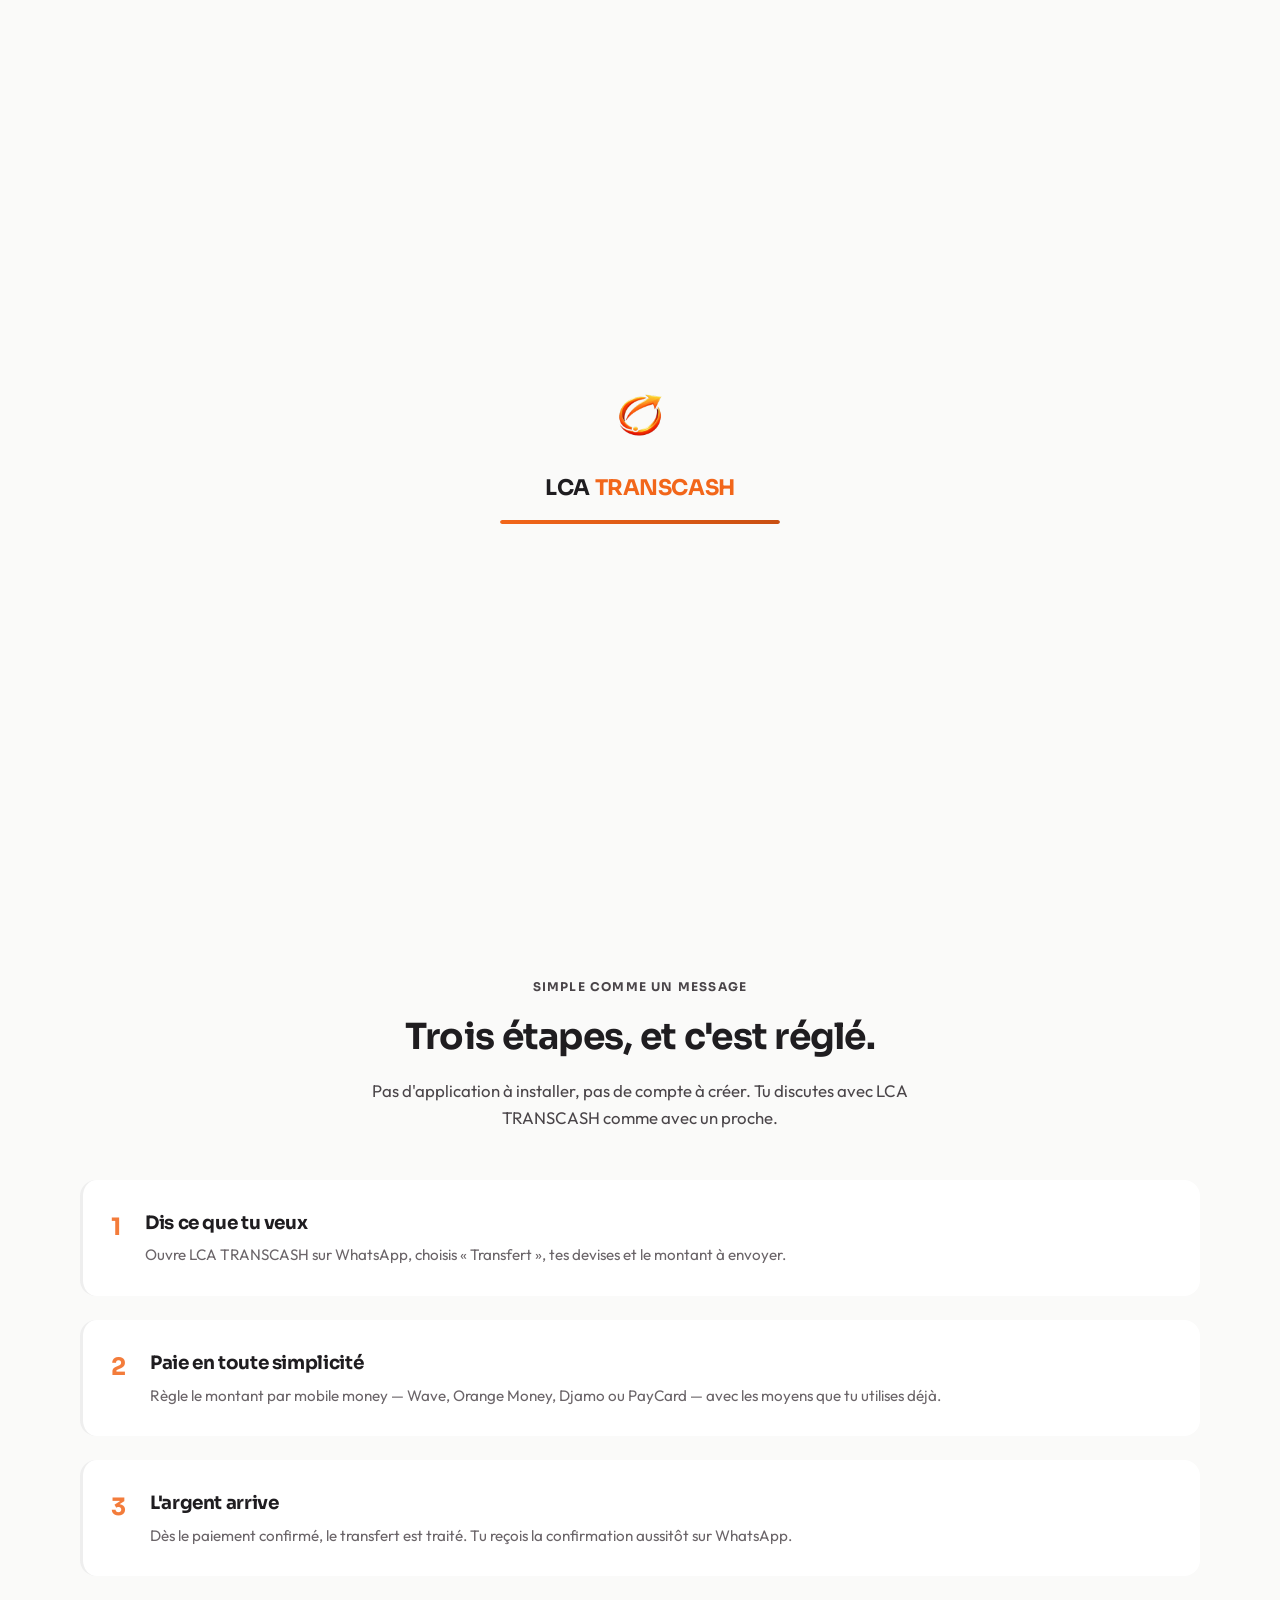
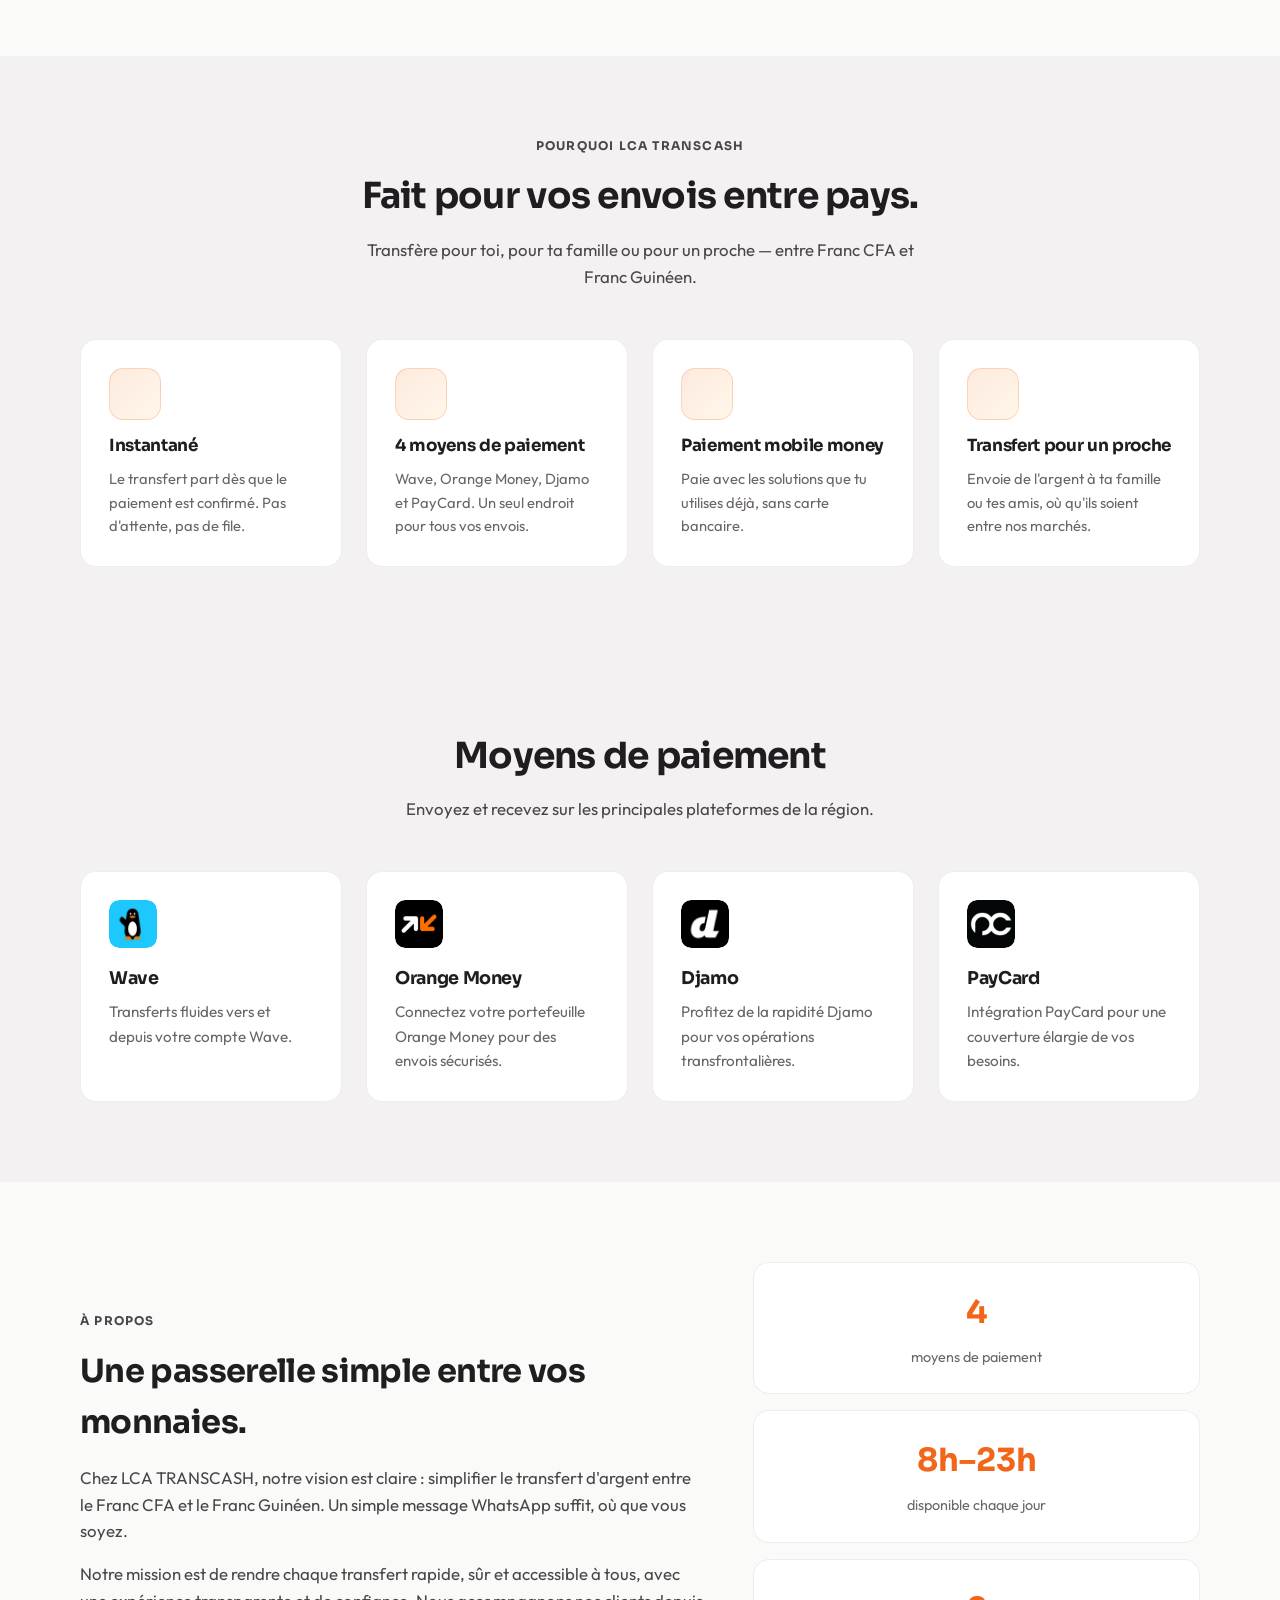
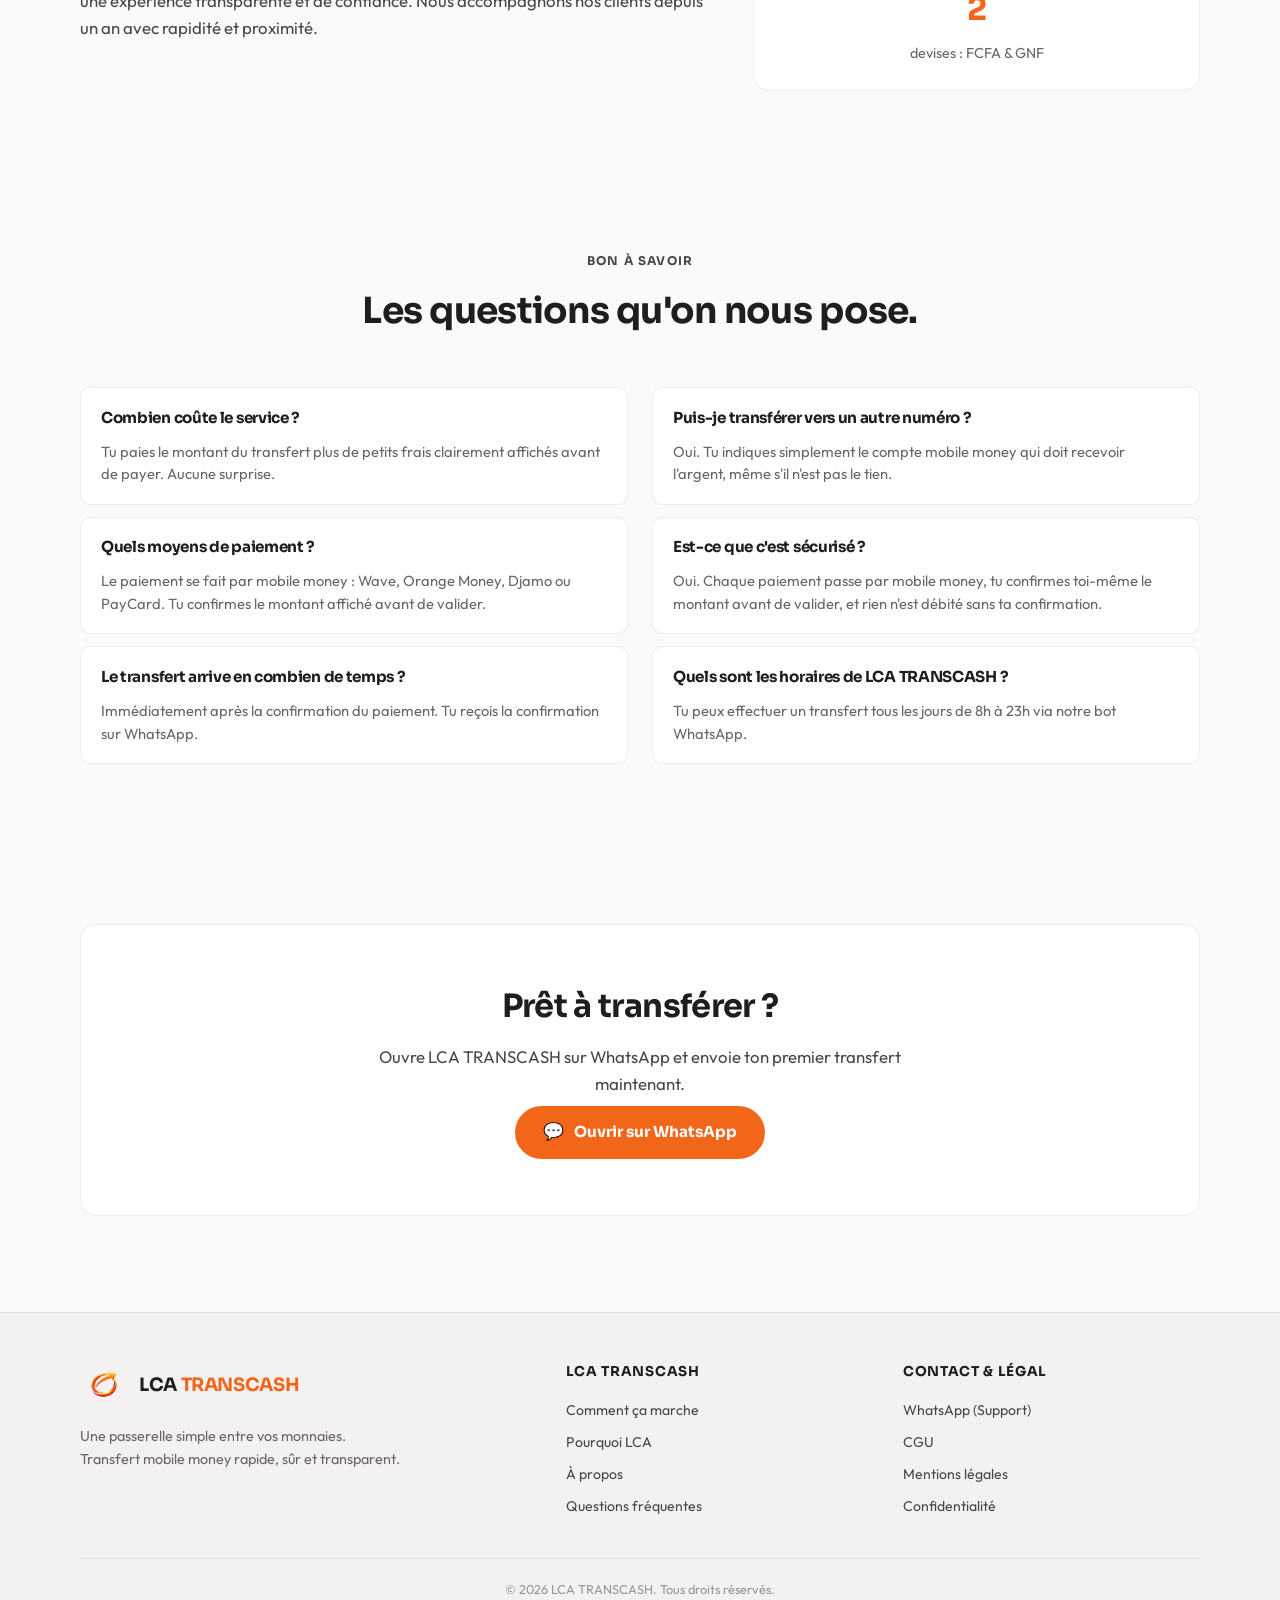
==== index.html @ ace96c56 "dfggg" ====
<!DOCTYPE html>
<html lang="fr">
<head>
  <meta charset="UTF-8">
  <meta name="viewport" content="width=device-width, initial-scale=1.0">
  <meta name="color-scheme" content="light dark">
  <meta name="description" content="LCA TRANSCASH — Transfert d'argent entre Franc CFA et Franc Guinéen via Wave, Orange Money, Djamo et PayCard. Rapide, sûr et transparent sur WhatsApp.">
  <title>LCA TRANSCASH — Transfert mobile money sur WhatsApp</title>
  <link rel="preconnect" href="https://fonts.googleapis.com">
  <link rel="preconnect" href="https://fonts.gstatic.com" crossorigin>
  <link href="https://fonts.googleapis.com/css2?family=Sora:wght@400;600;700;800&family=Outfit:wght@300;400;500;600&display=swap" rel="stylesheet">
  <link rel="stylesheet" href="https://maxst.icons8.com/vue-static/landings/line-awesome/line-awesome/1.3.0/css/line-awesome.min.css">
  <script>
    (function () {
      var mq = window.matchMedia('(prefers-color-scheme: light)');
      function applyTheme() {
        document.documentElement.classList.toggle('theme-light', mq.matches);
      }
      applyTheme();
      mq.addEventListener('change', applyTheme);
    })();
  </script>
  <link rel="stylesheet" href="css/light.css" media="(prefers-color-scheme: light)">
  <link rel="stylesheet" href="css/styles.css" media="not (prefers-color-scheme: light)">
  <link rel="stylesheet" href="css/loader.css">
</head>
<body class="is-loading">
  <div id="page-loader" class="loader" aria-live="polite" aria-busy="true" aria-label="Chargement de LCA TRANSCASH">
    <div class="loader__inner">
      <img src="assets/trans.png" alt="" class="loader__logo" width="80" height="80">
      <p class="loader__name">LCA <span class="loader__accent">TRANSCASH</span></p>
      <div class="loader__bar" role="progressbar" aria-valuemin="0" aria-valuemax="100" aria-valuenow="0">
        <span class="loader__bar-fill"></span>
      </div>
    </div>
  </div>

  <div class="bg-shapes" aria-hidden="true">
    <span class="shape shape--1"></span>
    <span class="shape shape--2"></span>
  </div>

  <header class="header">
    <div class="container header__inner">
      <a href="#" class="logo" aria-label="LCA TRANSCASH — Accueil">
        <img src="assets/trans.png" alt="" class="logo__mark" width="56" height="56">
        <span class="logo__text">LCA <span class="logo__accent">TRANSCASH</span></span>
      </a>
      <button class="nav-toggle" aria-label="Ouvrir le menu" aria-expanded="false">
        <span></span><span></span><span></span>
      </button>
      <nav class="nav" aria-label="Navigation principale">
        <div class="nav__links">
          <a href="#comment">Comment ça marche</a>
          <a href="#pourquoi">Pourquoi LCA</a>
          <a href="#apropos">À propos</a>
          <a href="#faq">Questions</a>
        </div>
        <a href="#pret-a-transferer" class="nav__cta">Transférer maintenant</a>
      </nav>
    </div>
  </header>

  <main>
    <section class="hero">
      <div class="container hero__grid">
        <div class="hero__content">
          <p class="badge">Disponible sur WhatsApp · 8h–23h</p>
          <h1>Transférez entre FCFA et GNF en quelques messages, <span class="gradient-text">sans quitter la discussion.</span></h1>
          <p class="hero__lead">
            LCA TRANSCASH envoie de l'argent entre le Franc CFA et le Franc Guinéen via Wave, Orange Money, Djamo et PayCard.
            Tu choisis, tu paies par mobile money, c'est livré aussitôt.
          </p>
          <div class="hero__actions">
            <a
              href="https://wa.me/2250715877715?text=Bonjour%20LCA"
              class="btn btn--primary"
              data-wa-bot
              target="_blank"
              rel="noopener noreferrer"
            >
              <span class="btn__icon btn__icon--emoji" aria-hidden="true">💬</span>
              Ouvrir sur WhatsApp
            </a>
            <a href="#comment" class="btn btn--ghost">Voir comment ça marche</a>
          </div>
          <div class="networks">
            <span class="networks__label">Tous les moyens de paiement :</span>
            <div class="networks__list">
              <span class="network-pill">
                <img src="assets/wave1.jpg" alt="" width="20" height="20"> Wave
              </span>
              <span class="network-pill">
                <img src="assets/OM-logo.png" alt="" width="20" height="20"> Orange Money
              </span>
              <span class="network-pill">
                <img src="assets/djamo-logo.jpg" alt="" width="20" height="20"> Djamo
              </span>
              <span class="network-pill">
                <img src="assets/paycard.jpg" alt="" width="20" height="20"> PayCard
              </span>
            </div>
          </div>
        </div>

        <div class="hero__visual" aria-hidden="true">
          <div class="wa-phone" aria-hidden="true">
            <div class="wa-phone__halo" aria-hidden="true"></div>
            <div class="wa-phone__device">
              <span class="wa-phone__btn wa-phone__btn--silent" aria-hidden="true"></span>
              <span class="wa-phone__btn wa-phone__btn--vol-up" aria-hidden="true"></span>
              <span class="wa-phone__btn wa-phone__btn--vol-down" aria-hidden="true"></span>
              <span class="wa-phone__btn wa-phone__btn--power" aria-hidden="true"></span>

              <div class="wa-phone__screen">
                <div class="wa-top">
                  <div class="wa-status-bar">
                    <span class="wa-status-bar__time">09:41</span>
                    <span class="wa-status-bar__island"></span>
                    <span class="wa-status-bar__icons">
                      <svg class="wa-status-bar__signal" viewBox="0 0 15 11" aria-hidden="true">
                        <rect x="0.5" y="7.5" width="2" height="3.5" rx="0.4" fill="currentColor"/>
                        <rect x="4" y="5" width="2" height="6" rx="0.4" fill="currentColor"/>
                        <rect x="7.5" y="2.8" width="2" height="8.2" rx="0.4" fill="currentColor"/>
                        <rect x="11" y="1" width="2" height="10" rx="0.4" fill="currentColor"/>
                      </svg>
                      <svg class="wa-status-bar__wifi" viewBox="0 0 15 11" aria-hidden="true">
                        <path fill="currentColor" d="M7.5 2.9c-2.7 0-5.2 1-7 2.7l.95.95c1.6-1.5 3.7-2.3 6.05-2.3s4.45.8 6.05 2.3l.95-.95c-1.8-1.7-4.3-2.7-7-2.7z"/>
                        <path fill="currentColor" d="M7.5 5.6c-1.7 0-3.2.65-4.3 1.75l.95.95c.95-.95 2.15-1.4 3.35-1.4s2.4.45 3.35 1.4l.95-.95c-1.1-1.1-2.6-1.75-4.3-1.75z"/>
                        <path fill="currentColor" d="M7.5 8c-.85 0-1.6.35-2.15.85l1.05 1.05c.28-.28.65-.45 1.1-.45s.82.17 1.1.45l1.05-1.05c-.55-.5-1.3-.85-2.15-.85z"/>
                        <circle cx="7.5" cy="10.1" r="0.85" fill="currentColor"/>
                      </svg>
                      <svg class="wa-status-bar__battery" viewBox="0 0 28 13" aria-hidden="true"><rect x="1" y="1" width="22" height="11" rx="2.5" fill="none" stroke="currentColor" stroke-width="1.2"/><rect x="24" y="4" width="2.5" height="5" rx="1" fill="currentColor" opacity="0.45"/><rect x="2.5" y="2.5" width="16" height="8" rx="1.5" fill="currentColor"/></svg>
                    </span>
                  </div>

                  <header class="wa-chat__header">
                    <span class="wa-chat__back" aria-hidden="true">
                      <svg viewBox="0 0 24 24" width="22" height="22" fill="currentColor"><path d="M15.41 7.41 14 6l-6 6 6 6 1.41-1.41L10.83 12z"/></svg>
                    </span>
                    <div class="wa-chat__avatar-wrap">
                      <img src="assets/trans.png" alt="" class="wa-chat__avatar" width="36" height="36">
                    </div>
                    <div class="wa-chat__info">
                      <strong>LCA TRANSCASH</strong>
                      <span class="wa-chat__status">compte professionnel · 8h–23h</span>
                    </div>
                    <div class="wa-chat__actions" aria-hidden="true">
                      <svg viewBox="0 0 24 24" width="20" height="20" fill="currentColor"><path d="M15.5 14h-.79l-.28-.27a6.47 6.47 0 0 0 1.48-5.34 6.49 6.49 0 1 0-6.49 6.49 6.47 6.47 0 0 0 5.34-1.48l.27.28v.79l4.25 4.25a1 1 0 0 0 1.42-1.42L15.5 14zm-6 0a4.5 4.5 0 1 1 0-9 4.5 4.5 0 0 1 0 9z"/></svg>
                      <svg viewBox="0 0 24 24" width="20" height="20" fill="currentColor"><path d="M17 10.5V7a1 1 0 0 0-1-1H4a1 1 0 0 0-1 1v10a1 1 0 0 0 1 1h12a1 1 0 0 0 1-1v-3.5l4 4v-11l-4 4z"/></svg>
                      <svg viewBox="0 0 24 24" width="20" height="20" fill="currentColor"><path d="M12 8a2 2 0 1 0 0-4 2 2 0 0 0 0 4zm0 2a2 2 0 1 0 0 4 2 2 0 0 0 0-4zm0 6a2 2 0 1 0 0 4 2 2 0 0 0 0-4z"/></svg>
                    </div>
                  </header>
                </div>

                <div class="wa-chat__body">
                  <p class="wa-chat__encrypted">
                    <svg viewBox="0 0 16 16" width="12" height="12" aria-hidden="true"><path fill="currentColor" d="M8 1a3 3 0 0 0-3 3v2H4a1 1 0 0 0-1 1v7a1 1 0 0 0 1 1h8a1 1 0 0 0 1-1V7a1 1 0 0 0-1-1h-1V4a3 3 0 0 0-3-3zm-1 5V4a1 1 0 1 1 2 0v2H7z"/></svg>
                    Messages chiffrés de bout en bout
                  </p>

                  <div class="wa-chat__date"><span>Aujourd'hui</span></div>

                  <div class="wa-typing" aria-hidden="true">
                    <div class="wa-typing__bubble">
                      <span></span><span></span><span></span>
                    </div>
                  </div>
                </div>

                <footer class="wa-chat__footer" aria-hidden="true">
                  <span class="wa-chat__emoji">
                    <svg viewBox="0 0 24 24" width="22" height="22" fill="none" stroke="currentColor" stroke-width="1.8"><circle cx="12" cy="12" r="9"/><path d="M8 14s1.5 2 4 2 4-2 4-2"/><circle cx="9" cy="10" r="1" fill="currentColor" stroke="none"/><circle cx="15" cy="10" r="1" fill="currentColor" stroke="none"/></svg>
                  </span>
                  <span class="wa-chat__input">Message</span>
                  <span class="wa-chat__attach">
                    <svg viewBox="0 0 24 24" width="20" height="20" fill="currentColor"><path d="M16.5 6.5v8a4.5 4.5 0 0 1-9 0v-9a3 3 0 0 1 6 0v7.5a1.5 1.5 0 0 1-3 0V7h-1.5v6a3 3 0 1 0 6 0v-7.5a4.5 4.5 0 0 0-9 0v9a6 6 0 0 0 12 0v-8.5H16.5z"/></svg>
                  </span>
                  <span class="wa-chat__mic">
                    <svg viewBox="0 0 24 24" width="22" height="22" fill="currentColor"><path d="M12 14a3 3 0 0 0 3-3V5a3 3 0 1 0-6 0v6a3 3 0 0 0 3 3zm5-3a5 5 0 0 1-10 0H5a7 7 0 0 0 6 6.92V21h2v-3.08A7 7 0 0 0 19 11h-2z"/></svg>
                  </span>
                </footer>

                <div class="wa-home-bar" aria-hidden="true"></div>
              </div>
            </div>
          </div>
        </div>
      </div>
    </section>

    <section id="comment" class="section steps">
      <div class="container">
        <div class="section__head section__head--center">
          <p class="section__eyebrow">Simple comme un message</p>
          <h2>Trois étapes, et c'est réglé.</h2>
          <p class="section__sub">Pas d'application à installer, pas de compte à créer. Tu discutes avec LCA TRANSCASH comme avec un proche.</p>
        </div>
        <ol class="steps__list">
          <li class="step">
            <span class="step__num">1</span>
            <div>
              <h3>Dis ce que tu veux</h3>
              <p>Ouvre LCA TRANSCASH sur WhatsApp, choisis « Transfert », tes devises et le montant à envoyer.</p>
            </div>
          </li>
          <li class="step">
            <span class="step__num">2</span>
            <div>
              <h3>Paie en toute simplicité</h3>
              <p>Règle le montant par mobile money — Wave, Orange Money, Djamo ou PayCard — avec les moyens que tu utilises déjà.</p>
            </div>
          </li>
          <li class="step">
            <span class="step__num">3</span>
            <div>
              <h3>L'argent arrive</h3>
              <p>Dès le paiement confirmé, le transfert est traité. Tu reçois la confirmation aussitôt sur WhatsApp.</p>
            </div>
          </li>
        </ol>
      </div>
    </section>

    <section id="pourquoi" class="section benefits">
      <div class="container">
        <div class="section__head section__head--center">
          <p class="section__eyebrow">Pourquoi LCA TRANSCASH</p>
          <h2>Fait pour vos envois entre pays.</h2>
          <p class="section__sub">Transfère pour toi, pour ta famille ou pour un proche — entre Franc CFA et Franc Guinéen.</p>
        </div>
        <div class="benefits__grid">
          <article class="benefit-card">
            <span class="benefit-card__icon" aria-hidden="true">
              <i class="las la-bolt"></i>
            </span>
            <h3>Instantané</h3>
            <p>Le transfert part dès que le paiement est confirmé. Pas d'attente, pas de file.</p>
          </article>
          <article class="benefit-card">
            <span class="benefit-card__icon" aria-hidden="true">
              <i class="las la-credit-card"></i>
            </span>
            <h3>4 moyens de paiement</h3>
            <p>Wave, Orange Money, Djamo et PayCard. Un seul endroit pour tous vos envois.</p>
          </article>
          <article class="benefit-card">
            <span class="benefit-card__icon" aria-hidden="true">
              <i class="las la-wallet"></i>
            </span>
            <h3>Paiement mobile money</h3>
            <p>Paie avec les solutions que tu utilises déjà, sans carte bancaire.</p>
          </article>
          <article class="benefit-card">
            <span class="benefit-card__icon" aria-hidden="true">
              <i class="las la-heart"></i>
            </span>
            <h3>Transfert pour un proche</h3>
            <p>Envoie de l'argent à ta famille ou tes amis, où qu'ils soient entre nos marchés.</p>
          </article>
        </div>
      </div>
    </section>

    <section id="services" class="section services">
      <div class="container">
        <div class="section__head section__head--center">
          <h2>Moyens de paiement</h2>
          <p class="section__sub">Envoyez et recevez sur les principales plateformes de la région.</p>
        </div>
        <div class="cards cards--4">
          <article class="card">
            <div class="card__icon card__icon--wave">
              <img src="assets/wave1.jpg" alt="Wave" width="48" height="48">
            </div>
            <h3>Wave</h3>
            <p>Transferts fluides vers et depuis votre compte Wave.</p>
          </article>
          <article class="card">
            <div class="card__icon card__icon--orange">
              <img src="assets/OM-logo.png" alt="Orange Money" width="48" height="48">
            </div>
            <h3>Orange Money</h3>
            <p>Connectez votre portefeuille Orange Money pour des envois sécurisés.</p>
          </article>
          <article class="card">
            <div class="card__icon card__icon--djamo">
              <img src="assets/djamo-logo.jpg" alt="Djamo" width="48" height="48">
            </div>
            <h3>Djamo</h3>
            <p>Profitez de la rapidité Djamo pour vos opérations transfrontalières.</p>
          </article>
          <article class="card">
            <div class="card__icon card__icon--paycard">
              <img src="assets/paycard.jpg" alt="PayCard" width="48" height="48">
            </div>
            <h3>PayCard</h3>
            <p>Intégration PayCard pour une couverture élargie de vos besoins.</p>
          </article>
        </div>
      </div>
    </section>

    <section id="apropos" class="section about">
      <div class="container about__grid">
        <div class="about__content">
          <p class="section__eyebrow">À propos</p>
          <h2>Une passerelle simple entre vos monnaies.</h2>
          <p>
            Chez LCA TRANSCASH, notre vision est claire : simplifier le transfert d'argent entre le Franc CFA et le Franc Guinéen.
            Un simple message WhatsApp suffit, où que vous soyez.
          </p>
          <p>
            Notre mission est de rendre chaque transfert rapide, sûr et accessible à tous, avec une expérience transparente et de confiance.
            Nous accompagnons nos clients depuis un an avec rapidité et proximité.
          </p>
        </div>
        <div class="stats">
          <div class="stat">
            <strong>4</strong>
            <span>moyens de paiement</span>
          </div>
          <div class="stat">
            <strong>8h–23h</strong>
            <span>disponible chaque jour</span>
          </div>
          <div class="stat">
            <strong>2</strong>
            <span>devises : FCFA & GNF</span>
          </div>
        </div>
      </div>
    </section>

    <section id="faq" class="section faq">
      <div class="container">
        <div class="section__head section__head--center">
          <p class="section__eyebrow">Bon à savoir</p>
          <h2>Les questions qu'on nous pose.</h2>
        </div>
        <div class="faq__grid">
          <div class="faq__col faq__col--service">
            <article class="faq__item">
              <h3 class="faq__question">Combien coûte le service ?</h3>
              <p>Tu paies le montant du transfert plus de petits frais clairement affichés avant de payer. Aucune surprise.</p>
            </article>
            <article class="faq__item">
              <h3 class="faq__question">Quels moyens de paiement ?</h3>
              <p>Le paiement se fait par mobile money : Wave, Orange Money, Djamo ou PayCard. Tu confirmes le montant affiché avant de valider.</p>
            </article>
            <article class="faq__item">
              <h3 class="faq__question">Le transfert arrive en combien de temps ?</h3>
              <p>Immédiatement après la confirmation du paiement. Tu reçois la confirmation sur WhatsApp.</p>
            </article>
          </div>

          <div class="faq__col faq__col--pratique">
            <article class="faq__item">
              <h3 class="faq__question">Puis-je transférer vers un autre numéro ?</h3>
              <p>Oui. Tu indiques simplement le compte mobile money qui doit recevoir l'argent, même s'il n'est pas le tien.</p>
            </article>
            <article class="faq__item">
              <h3 class="faq__question">Est-ce que c'est sécurisé ?</h3>
              <p>Oui. Chaque paiement passe par mobile money, tu confirmes toi-même le montant avant de valider, et rien n'est débité sans ta confirmation.</p>
            </article>
            <article class="faq__item">
              <h3 class="faq__question">Quels sont les horaires de LCA TRANSCASH ?</h3>
              <p>Tu peux effectuer un transfert tous les jours de 8h à 23h via notre bot WhatsApp.</p>
            </article>
          </div>
        </div>
      </div>
    </section>

    <section id="pret-a-transferer" class="section cta">
      <div class="container cta__inner">
        <div class="cta__content">
          <h2>Prêt à transférer ?</h2>
          <p>Ouvre LCA TRANSCASH sur WhatsApp et envoie ton premier transfert maintenant.</p>
          <a
            href="https://wa.me/2250715877715?text=Bonjour%20LCA"
            class="btn btn--primary btn--whatsapp"
            data-wa-bot
            target="_blank"
            rel="noopener noreferrer"
          >
            <span class="btn__icon btn__icon--emoji" aria-hidden="true">💬</span>
            Ouvrir sur WhatsApp
          </a>
        </div>
      </div>
    </section>
  </main>

  <footer class="footer">
    <div class="container footer__grid">
      <div class="footer__brand">
        <a href="#" class="logo logo--footer" aria-label="LCA TRANSCASH — Accueil">
          <img src="assets/trans.png" alt="" class="logo__mark" width="48" height="48">
          <span class="logo__text">LCA <span class="logo__accent">TRANSCASH</span></span>
        </a>
        <p>Une passerelle simple entre vos monnaies. Transfert mobile money rapide, sûr et transparent.</p>
      </div>
      <div class="footer__col">
        <h4>LCA TRANSCASH</h4>
        <nav aria-label="Liens navigation">
          <a href="#comment">Comment ça marche</a>
          <a href="#pourquoi">Pourquoi LCA</a>
          <a href="#apropos">À propos</a>
          <a href="#faq">Questions fréquentes</a>
        </nav>
      </div>
      <div class="footer__col">
        <h4>Contact & Légal</h4>
        <nav aria-label="Liens contact">
          <a href="https://wa.me/2250788062035?text=Bonjour%20LCA" data-wa-support target="_blank" rel="noopener noreferrer">WhatsApp (Support)</a>
          <a href="cgu.html">CGU</a>
          <a href="mentions-legales.html">Mentions légales</a>
          <a href="confidentialite.html">Confidentialité</a>
        </nav>
      </div>
    </div>
    <div class="container footer__bottom">
      <p>&copy; 2026 LCA TRANSCASH. Tous droits réservés.</p>
    </div>
  </footer>

  <script src="js/site-config.js"></script>
  <script src="js/main.js"></script>
</body>
</html>
---- css/light.css ----
/* LCA TRANSCASH — Charte graphique 2026 */

:root {
  --orange-signature: #F2661A;
  --orange-deep: #C94F12;
  --black-anthracite: #272528;
  --black-deep: #1F1D20;
  --black-card: #322F33;
  --gray-pearl: #B9B6BB;
  --gray-muted: #8A868C;
  --gray-dark: #5A5458;
  --white: #FFFFFF;

  --font-title: 'Sora', sans-serif;
  --font-body: 'Outfit', sans-serif;

  --radius: 16px;
  --radius-sm: 10px;
  --shadow: 0 8px 24px rgba(0, 0, 0, 0.08);
  --transition: 0.25s ease;
}

*,
*::before,
*::after {
  box-sizing: border-box;
  margin: 0;
  padding: 0;
}

html {
  scroll-behavior: smooth;
}

body {
  font-family: var(--font-body);
  font-size: 1.05rem;
  line-height: 1.6;
  color: var(--gray-pearl);
  background: var(--black-anthracite);
  overflow-x: hidden;
}

h1, h2, h3, h4 {
  font-family: var(--font-title);
  letter-spacing: -0.02em;
}

img {
  max-width: 100%;
  height: auto;
  display: block;
}

a {
  color: inherit;
  text-decoration: none;
}

.container {
  width: min(1120px, 92vw);
  margin-inline: auto;
}

/* Cercles décoratifs animés */
.bg-shapes {
  position: fixed;
  inset: 0;
  pointer-events: none;
  z-index: 0;
  overflow: hidden;
}

.shape {
  position: absolute;
  will-change: transform;
}

.shape--1 {
  width: 560px;
  height: 420px;
  top: -160px;
  right: -140px;
  border-radius: 58% 42% 65% 35% / 48% 55% 45% 52%;
  background: rgba(242, 102, 26, 0.07);
  animation: shape-float-1 18s ease-in-out infinite;
}

.shape--2 {
  width: 340px;
  height: 480px;
  bottom: 8%;
  left: -160px;
  border-radius: 42% 58% 38% 62% / 52% 44% 56% 48%;
  background: rgba(242, 102, 26, 0.05);
  animation: shape-float-2 22s ease-in-out infinite;
}

@keyframes shape-float-1 {
  0%, 100% {
    transform: translate(0, 0) rotate(0deg) scale(1);
    border-radius: 58% 42% 65% 35% / 48% 55% 45% 52%;
  }
  33% {
    transform: translate(-28px, 36px) rotate(6deg) scale(1.04);
    border-radius: 52% 48% 60% 40% / 55% 42% 58% 45%;
  }
  66% {
    transform: translate(18px, -22px) rotate(-4deg) scale(0.97);
    border-radius: 62% 38% 48% 52% / 44% 58% 42% 56%;
  }
}

@keyframes shape-float-2 {
  0%, 100% {
    transform: translate(0, 0) rotate(0deg) scale(1);
    border-radius: 42% 58% 38% 62% / 52% 44% 56% 48%;
  }
  40% {
    transform: translate(32px, -28px) rotate(-8deg) scale(1.05);
    border-radius: 48% 52% 44% 56% / 58% 40% 60% 42%;
  }
  70% {
    transform: translate(-20px, 18px) rotate(5deg) scale(0.96);
    border-radius: 38% 62% 52% 48% / 46% 54% 46% 54%;
  }
}

@media (prefers-reduced-motion: reduce) {
  .shape--1,
  .shape--2 {
    animation: none;
  }

  .wa-bubble--visible,
  .wa-typing.is-active {
    animation: none;
  }

  .wa-typing__bubble span {
    animation: none;
    opacity: 0.6;
  }
}

/* Header */
.header {
  position: sticky;
  top: 0;
  z-index: 100;
  background: rgba(255, 255, 255, 0.96);
  border-bottom: 1px solid rgba(39, 37, 40, 0.08);
}

.header__inner {
  display: flex;
  align-items: center;
  justify-content: space-between;
  gap: 4rem;
  padding: 1rem 0;
}

.logo {
  display: flex;
  align-items: center;
  gap: 11px;
  text-decoration: none;
}

.logo__mark {
  height: 56px;
  width: auto;
  flex-shrink: 0;
  object-fit: contain;
  display: block;
}

.logo__text {
  font-family: var(--font-title);
  font-weight: 700;
  font-size: 1.1rem;
  color: var(--text-heading, var(--white));
  letter-spacing: -0.02em;
  line-height: 1.1;
}

.logo__accent {
  color: var(--orange-signature);
}

.logo--footer .logo__mark {
  height: 48px;
}

.logo--footer .logo__text {
  font-size: 1.15rem;
}

.nav {
  display: flex;
  align-items: center;
  gap: 3rem;
  margin-left: auto;
}

.nav__links {
  display: flex;
  align-items: center;
  gap: 2.75rem;
}

.nav a {
  font-family: var(--font-title);
  font-size: 0.9rem;
  font-weight: 600;
  color: var(--gray-pearl);
  transition: color var(--transition);
}

.nav a:hover {
  color: var(--text-heading, var(--white));
}

.nav__cta {
  padding: 0.65rem 1.25rem;
  background: var(--orange-signature);
  color: var(--white) !important;
  border-radius: 999px;
}

.nav__cta:hover {
  background: var(--orange-deep);
}

.btn__icon {
  width: 20px;
  height: 20px;
  flex-shrink: 0;
  display: block;
}

.btn__icon--emoji {
  width: auto;
  height: auto;
  font-size: 1.05rem;
  line-height: 1;
}

.nav-toggle {
  display: none;
  flex-direction: column;
  gap: 5px;
  background: none;
  border: none;
  cursor: pointer;
  padding: 4px;
}

.nav-toggle span {
  display: block;
  width: 24px;
  height: 2px;
  background: var(--white);
  border-radius: 2px;
  transition: var(--transition);
}

/* Hero */
.hero {
  position: relative;
  z-index: 1;
  padding: 4rem 0 6rem;
}

.hero__grid {
  display: grid;
  grid-template-columns: 1fr 1fr;
  gap: 3rem;
  align-items: center;
}

.badge {
  display: inline-block;
  font-family: var(--font-title);
  font-size: 0.75rem;
  font-weight: 700;
  letter-spacing: 0.08em;
  text-transform: uppercase;
  color: var(--orange-deep);
  background: rgba(242, 102, 26, 0.08);
  border: 1px solid rgba(242, 102, 26, 0.18);
  padding: 0.4rem 0.85rem;
  border-radius: 999px;
  margin-bottom: 1.25rem;
}

.hero h1 {
  font-family: var(--font-title);
  font-size: clamp(2.2rem, 5vw, 3.25rem);
  font-weight: 700;
  line-height: 1.15;
  color: var(--text-heading, var(--white));
  margin-bottom: 1.25rem;
}

.text-accent {
  color: var(--orange-signature);
}

.hero__lead {
  font-size: 1.15rem;
  color: var(--gray-pearl);
  max-width: 520px;
  margin-bottom: 2rem;
}

.hero__actions {
  display: flex;
  flex-wrap: wrap;
  gap: 1rem;
  margin-bottom: 2rem;
}

.networks {
  display: flex;
  flex-direction: column;
  gap: 0.75rem;
}

.networks__label {
  font-family: var(--font-title);
  font-size: 0.8rem;
  font-weight: 600;
  color: var(--gray-muted);
  text-transform: uppercase;
  letter-spacing: 0.06em;
}

.networks__list {
  display: flex;
  flex-wrap: wrap;
  gap: 0.5rem;
}

.network-pill {
  display: inline-flex;
  align-items: center;
  gap: 0.45rem;
  padding: 0.4rem 0.75rem;
  background: var(--black-deep);
  border: 1px solid rgba(39, 37, 40, 0.08);
  border-radius: var(--radius-sm);
  font-family: var(--font-title);
  font-size: 0.8rem;
  font-weight: 600;
  color: var(--gray-pearl);
}

.network-pill img {
  width: 20px;
  height: 20px;
  border-radius: 4px;
  object-fit: contain;
}

.btn {
  display: inline-flex;
  align-items: center;
  justify-content: center;
  gap: 10px;
  font-family: var(--font-title);
  font-size: 0.95rem;
  font-weight: 700;
  padding: 0.9rem 1.75rem;
  border-radius: 999px;
  border: none;
  cursor: pointer;
  transition: background var(--transition), border-color var(--transition), transform var(--transition);
}

.btn:hover {
  transform: translateY(-2px);
}

.btn--primary {
  background: var(--orange-signature);
  color: var(--white);
}

.btn--primary:hover {
  background: var(--orange-deep);
}

.btn--ghost {
  background: transparent;
  color: var(--text-heading, var(--white));
  border: 1px solid rgba(39, 37, 40, 0.2);
}

.btn--ghost:hover {
  border-color: rgba(39, 37, 40, 0.35);
  background: rgba(39, 37, 40, 0.04);
}

.btn--full {
  width: 100%;
}

.hero__stats {
  list-style: none;
  display: flex;
  flex-wrap: wrap;
  gap: 2rem;
}

.hero__stats li {
  display: flex;
  flex-direction: column;
  gap: 0.2rem;
}

.hero__stats strong {
  font-family: var(--font-title);
  font-size: 1rem;
  color: var(--text-heading, var(--white));
}

.hero__stats span {
  font-size: 0.85rem;
  color: var(--gray-muted);
}

/* Hero visual — téléphone + simulation WhatsApp (démo non interactive) */
.hero__visual {
  display: flex;
  justify-content: center;
  position: relative;
  pointer-events: none;
  user-select: none;
  -webkit-user-select: none;
  touch-action: none;
  overflow: clip;
}

.wa-phone__halo {
  position: absolute;
  inset: 0;
  background: radial-gradient(ellipse 75% 65% at 50% 42%, rgba(242, 102, 26, 0.18) 0%, transparent 72%);
  filter: blur(14px);
  z-index: 0;
  pointer-events: none;
}

.wa-phone {
  position: relative;
  z-index: 1;
  width: min(100%, 300px);
  transform: translateZ(0);
  pointer-events: none;
  overflow: hidden;
  border-radius: 46px;
  isolation: isolate;
}

.wa-phone__device {
  position: relative;
  background: #1c1c1e;
  border-radius: 46px;
  padding: 11px;
  box-shadow:
    0 0 0 1px #3a3a3c,
    0 0 0 3px #0a0a0a,
    0 18px 32px -10px rgba(0, 0, 0, 0.45);
  transform: translateZ(0);
  overflow: hidden;
}

.wa-phone__btn {
  display: none;
}

.wa-phone__screen {
  display: flex;
  flex-direction: column;
  height: 600px;
  border-radius: 36px;
  overflow: hidden;
  background: #000;
  font-family: -apple-system, BlinkMacSystemFont, 'Segoe UI', Roboto, Helvetica, Arial, sans-serif;
  -webkit-font-smoothing: antialiased;
  -moz-osx-font-smoothing: grayscale;
  text-rendering: optimizeLegibility;
  isolation: isolate;
}

.wa-phone__screen svg {
  shape-rendering: geometricPrecision;
}

.wa-top {
  flex-shrink: 0;
  background: #075e54;
  position: relative;
}

.wa-status-bar {
  position: relative;
  display: flex;
  align-items: flex-end;
  justify-content: space-between;
  height: 44px;
  padding: 0 18px 7px;
  color: #fff;
}

.wa-status-bar__time {
  font-size: 12px;
  font-weight: 600;
  letter-spacing: 0;
  line-height: 1;
  position: relative;
  z-index: 1;
}

.wa-status-bar__island {
  position: absolute;
  top: 10px;
  left: 50%;
  transform: translateX(-50%);
  width: 72px;
  height: 18px;
  background: #000;
  border-radius: 10px;
  z-index: 2;
}

.wa-status-bar__icons {
  display: flex;
  align-items: flex-end;
  justify-content: flex-end;
  gap: 5px;
  color: #fff;
  position: relative;
  z-index: 1;
  height: 11px;
}

.wa-status-bar__icons svg {
  display: block;
  flex-shrink: 0;
}

.wa-status-bar__signal,
.wa-status-bar__wifi {
  width: 15px;
  height: 11px;
}

.wa-status-bar__battery {
  width: 22px;
  height: 11px;
}

.wa-chat__header {
  display: flex;
  align-items: center;
  gap: 8px;
  padding: 4px 10px 10px;
  background: #075e54;
  color: #fff;
}

.wa-chat__back {
  display: flex;
  flex-shrink: 0;
  color: #fff;
}

.wa-chat__avatar-wrap {
  width: 36px;
  height: 36px;
  border-radius: 50%;
  overflow: hidden;
  background: #fff;
  flex-shrink: 0;
}

.wa-chat__avatar {
  width: 100%;
  height: 100%;
  object-fit: cover;
  object-position: center;
  transform: scale(1.35);
  display: block;
}

.wa-chat__info {
  flex: 1;
  min-width: 0;
}

.wa-chat__info strong {
  display: block;
  font-size: 14px;
  font-weight: 600;
  line-height: 1.2;
  white-space: nowrap;
  overflow: hidden;
  text-overflow: ellipsis;
}

.wa-chat__info span,
.wa-chat__status {
  display: block;
  font-size: 11px;
  color: #c8e6df;
  margin-top: 1px;
  white-space: nowrap;
  overflow: hidden;
  text-overflow: ellipsis;
}

.wa-chat__actions {
  display: flex;
  flex-shrink: 0;
  gap: 14px;
  color: #fff;
}

.wa-chat__actions svg {
  display: block;
}

.wa-chat__body {
  flex: 1;
  overflow-x: hidden;
  overflow-y: auto;
  scrollbar-width: none;
  padding: 8px 10px 12px;
  display: flex;
  flex-direction: column;
  gap: 6px;
  background-color: #e5ddd5;
  background-image: url("data:image/svg+xml,%3Csvg xmlns='http://www.w3.org/2000/svg' width='200' height='200' viewBox='0 0 200 200'%3E%3Cg fill='%23c8b8a8' fill-opacity='0.14'%3E%3Ccircle cx='24' cy='24' r='3'/%3E%3Ccircle cx='104' cy='56' r='2'/%3E%3Ccircle cx='168' cy='32' r='3'/%3E%3Ccircle cx='56' cy='120' r='2'/%3E%3Ccircle cx='152' cy='104' r='3'/%3E%3C/g%3E%3C/svg%3E");
  background-size: 200px 200px;
}

.wa-chat__body::-webkit-scrollbar {
  display: none;
}

.wa-chat__encrypted {
  display: flex;
  align-items: center;
  justify-content: center;
  gap: 5px;
  align-self: center;
  max-width: 92%;
  margin: 2px 0 4px;
  padding: 5px 10px;
  border-radius: 6px;
  background: #fff9e6;
  color: #6b5c4f;
  font-size: 11px;
  line-height: 1.3;
  text-align: center;
  box-shadow: 0 1px 0 rgba(0, 0, 0, 0.06);
}

.wa-chat__date {
  align-self: center;
  margin: 2px 0;
}

.wa-chat__date span {
  display: inline-block;
  padding: 4px 10px;
  border-radius: 6px;
  background: #fff;
  color: #667781;
  font-size: 11px;
  box-shadow: 0 1px 0 rgba(0, 0, 0, 0.06);
}

.wa-bubble--pending {
  display: none;
}

.wa-bubble--visible {
  animation: wa-bubble-in 0.28s ease forwards;
}

@keyframes wa-bubble-in {
  from {
    opacity: 0;
    transform: translate3d(0, 6px, 0);
  }
  to {
    opacity: 1;
    transform: translate3d(0, 0, 0);
  }
}

.wa-typing {
  display: none;
  align-self: flex-start;
}

.wa-typing.is-active {
  display: block;
  animation: wa-bubble-in 0.22s ease forwards;
}

.wa-typing__bubble {
  position: relative;
  display: flex;
  align-items: center;
  gap: 4px;
  padding: 11px 13px;
  background: #fff;
  border-radius: 8px;
  border-top-left-radius: 2px;
  box-shadow: 0 1px 0 rgba(0, 0, 0, 0.08);
}

.wa-typing__bubble span {
  width: 7px;
  height: 7px;
  background: #90a4ae;
  border-radius: 50%;
  animation: wa-typing-dot 1.2s ease-in-out infinite;
}

.wa-typing__bubble span:nth-child(2) {
  animation-delay: 0.15s;
}

.wa-typing__bubble span:nth-child(3) {
  animation-delay: 0.3s;
}

@keyframes wa-typing-dot {
  0%, 60%, 100% {
    transform: translate3d(0, 0, 0);
    opacity: 0.35;
  }
  30% {
    transform: translate3d(0, -3px, 0);
    opacity: 1;
  }
}

.wa-chat__input.is-typing {
  color: #111b21;
}

.wa-bubble {
  position: relative;
  max-width: 86%;
  padding: 6px 8px 5px;
  border-radius: 8px;
  font-size: 12.5px;
  line-height: 1.4;
  color: #111b21;
  box-shadow: 0 1px 0 rgba(0, 0, 0, 0.08);
}

.wa-bubble p {
  margin: 0 0 3px;
}

.wa-bubble p:last-of-type {
  margin-bottom: 0;
}

.wa-bubble strong {
  color: #075e54;
  font-weight: 600;
}

.wa-bubble__meta {
  display: flex;
  align-items: center;
  justify-content: flex-end;
  gap: 3px;
  margin-top: 2px;
  margin-left: auto;
  width: fit-content;
}

.wa-bubble__meta time {
  font-size: 10px;
  color: #667781;
  line-height: 1;
}

.wa-bubble__ticks {
  display: flex;
  line-height: 0;
}

.wa-bubble__ticks svg {
  display: block;
}

.wa-bubble--in {
  align-self: flex-start;
  background: #fff;
  border-top-left-radius: 2px;
}

.wa-bubble--out {
  align-self: flex-end;
  background: #d9fdd3;
  border-top-right-radius: 2px;
}

.wa-bubble--success strong {
  color: #075e54;
}

.wa-replies {
  display: flex;
  flex-direction: column;
  margin: 8px -8px -5px;
  border-top: 1px solid rgba(0, 0, 0, 0.06);
  overflow: hidden;
  border-radius: 0 0 8px 8px;
}

.wa-replies span {
  display: block;
  padding: 9px 10px;
  border-top: 1px solid rgba(0, 0, 0, 0.06);
  color: #027eb5;
  font-size: 12px;
  font-weight: 500;
  text-align: center;
}

.wa-replies span:first-child {
  border-top: none;
}

.wa-chat__footer {
  display: flex;
  align-items: center;
  gap: 8px;
  padding: 6px 8px 4px;
  background: #f0f2f5;
  flex-shrink: 0;
  border-top: 1px solid rgba(0, 0, 0, 0.04);
}

.wa-chat__emoji,
.wa-chat__attach,
.wa-chat__mic {
  display: flex;
  flex-shrink: 0;
  color: #54656f;
}

.wa-chat__emoji svg,
.wa-chat__attach svg,
.wa-chat__mic svg {
  display: block;
}

.wa-chat__input {
  flex: 1;
  padding: 8px 12px;
  border-radius: 20px;
  background: #fff;
  color: #8696a0;
  font-size: 12.5px;
  line-height: 1.2;
  white-space: nowrap;
  overflow: hidden;
  text-overflow: ellipsis;
}

.wa-home-bar {
  flex-shrink: 0;
  height: 20px;
  background: #f0f2f5;
  display: flex;
  align-items: center;
  justify-content: center;
  padding-bottom: 5px;
}

.wa-home-bar::after {
  content: '';
  width: 96px;
  height: 4px;
  background: #111;
  border-radius: 4px;
}

/* Sections */
.section {
  position: relative;
  z-index: 1;
  padding: 5rem 0;
}

.section__head {
  margin-bottom: 3rem;
  max-width: 560px;
}

.section__head--center {
  text-align: center;
  margin-inline: auto;
}

.section__eyebrow {
  font-family: var(--font-title);
  font-size: 0.75rem;
  font-weight: 700;
  letter-spacing: 0.1em;
  text-transform: uppercase;
  color: var(--orange-signature);
  margin-bottom: 0.75rem;
}

.section__head h2 {
  font-family: var(--font-title);
  font-size: clamp(1.75rem, 3.5vw, 2.25rem);
  font-weight: 700;
  color: var(--text-heading, var(--white));
  margin-bottom: 0.75rem;
}

.section__head p,
.section__sub {
  color: var(--gray-pearl);
}

.section__sub {
  max-width: 560px;
  margin-inline: auto;
}

/* Service cards */
.services {
  background: var(--black-deep);
}

.cards {
  display: grid;
  gap: 1.5rem;
}

.cards--4 {
  grid-template-columns: repeat(auto-fit, minmax(240px, 1fr));
}

.card {
  background: var(--black-card);
  border: 1px solid rgba(39, 37, 40, 0.08);
  border-radius: var(--radius);
  padding: 1.75rem;
  transition: border-color var(--transition);
}

.card:hover {
  border-color: rgba(242, 102, 26, 0.35);
}

.card__icon {
  width: 48px;
  height: 48px;
  border-radius: var(--radius-sm);
  display: flex;
  align-items: center;
  justify-content: center;
  margin-bottom: 1rem;
}

.card__icon--wave,
.card__icon--orange,
.card__icon--djamo,
.card__icon--paycard {
  background: transparent;
  padding: 0;
  overflow: hidden;
}

.card__icon--wave img,
.card__icon--orange img,
.card__icon--djamo img,
.card__icon--paycard img {
  width: 100%;
  height: 100%;
  object-fit: contain;
  border-radius: var(--radius-sm);
}

.card h3 {
  font-family: var(--font-title);
  font-size: 1.1rem;
  font-weight: 700;
  color: var(--text-heading, var(--white));
  margin-bottom: 0.5rem;
}

.card p {
  font-size: 0.95rem;
  color: var(--gray-muted);
}

/* Steps */
.steps__list {
  list-style: none;
  display: grid;
  gap: 1.5rem;
  counter-reset: steps;
}

.step {
  display: grid;
  grid-template-columns: auto 1fr;
  gap: 1.5rem;
  align-items: start;
  padding: 1.75rem;
  background: var(--black-card);
  border-radius: var(--radius);
  border-left: 3px solid transparent;
}

.step:nth-child(1),
.step:nth-child(2),
.step:nth-child(3) {
  border-left-color: var(--orange-signature);
}

.step:nth-child(1) .step__num,
.step:nth-child(2) .step__num,
.step:nth-child(3) .step__num {
  color: var(--orange-signature);
}

.step__num {
  font-family: var(--font-title);
  font-size: 1.5rem;
  font-weight: 700;
  opacity: 0.85;
}

.step h3 {
  font-family: var(--font-title);
  font-size: 1.15rem;
  font-weight: 700;
  color: var(--text-heading, var(--white));
  margin-bottom: 0.4rem;
}

.step p {
  color: var(--gray-muted);
  font-size: 0.95rem;
}

/* Benefits (Pourquoi LCA) */
.benefits {
  background: var(--black-deep);
}

.benefits__grid {
  display: grid;
  grid-template-columns: repeat(auto-fit, minmax(240px, 1fr));
  gap: 1.5rem;
}

.benefit-card {
  background: var(--black-card);
  border: 1px solid rgba(39, 37, 40, 0.08);
  border-radius: var(--radius);
  padding: 1.75rem;
  transition: border-color var(--transition), transform var(--transition);
}

.benefit-card:hover {
  border-color: rgba(242, 102, 26, 0.3);
  transform: translateY(-3px);
}

.benefit-card__icon {
  display: flex;
  align-items: center;
  justify-content: center;
  width: 52px;
  height: 52px;
  border-radius: 14px;
  background: linear-gradient(135deg, rgba(242, 102, 26, 0.14) 0%, rgba(254, 180, 40, 0.1) 100%);
  border: 1px solid rgba(242, 102, 26, 0.22);
  margin-bottom: 0.85rem;
}

.benefit-card:hover .benefit-card__icon {
  background: linear-gradient(135deg, rgba(242, 102, 26, 0.22) 0%, rgba(254, 180, 40, 0.16) 100%);
  border-color: rgba(242, 102, 26, 0.38);
}

.benefit-card:hover .benefit-card__icon i {
  transform: scale(1.12) rotate(-4deg);
}

.benefit-card__icon i {
  font-size: 1.55rem;
  line-height: 1;
  color: var(--orange-signature);
  transition: transform var(--transition);
  display: block;
}

.benefit-card h3 {
  font-family: var(--font-title);
  font-size: 1.05rem;
  font-weight: 700;
  color: var(--text-heading, var(--white));
  margin-bottom: 0.45rem;
}

.benefit-card p {
  font-size: 0.92rem;
  color: var(--gray-muted);
}

/* About */
.about__grid {
  display: grid;
  grid-template-columns: 1.4fr 1fr;
  gap: 3rem;
  align-items: center;
}

.about__content h2 {
  font-family: var(--font-title);
  font-size: clamp(1.5rem, 3vw, 2rem);
  font-weight: 700;
  color: var(--text-heading, var(--white));
  margin-bottom: 1rem;
}

.about__content p {
  color: var(--gray-pearl);
  margin-bottom: 1rem;
}

.about__content p:last-child {
  margin-bottom: 0;
}

.stats {
  display: grid;
  gap: 1rem;
}

.stat {
  background: var(--black-card);
  border: 1px solid rgba(242, 102, 26, 0.15);
  border-radius: var(--radius);
  padding: 1.5rem;
  text-align: center;
}

.stat strong {
  display: block;
  font-family: var(--font-title);
  font-size: 2rem;
  font-weight: 700;
  color: var(--orange-signature);
  margin-bottom: 0.25rem;
}

.stat span {
  font-size: 0.9rem;
  color: var(--gray-muted);
}

/* FAQ */
.faq__grid {
  display: grid;
  grid-template-columns: repeat(2, 1fr);
  gap: 1.5rem;
  align-items: start;
}

.faq__col {
  display: flex;
  flex-direction: column;
  gap: 0.75rem;
}

.faq__item {
  border-radius: var(--radius-sm);
  padding: 1.1rem 1.25rem;
}

.faq__col--service .faq__item,
.faq__col--pratique .faq__item {
  border-left: 3px solid var(--orange-signature);
}

.faq__question {
  font-family: var(--font-title);
  font-size: 0.95rem;
  font-weight: 700;
  color: var(--text-heading, var(--white));
  margin-bottom: 0.65rem;
}

.faq__col--service .faq__question,
.faq__col--pratique .faq__question {
  color: var(--text-heading, var(--white));
}

.faq__item p {
  font-size: 0.92rem;
  color: var(--gray-muted);
  line-height: 1.55;
}

/* CTA */
.cta {
  padding-bottom: 6rem;
}

.cta__inner {
  display: flex;
  justify-content: center;
  background: var(--black-card);
  border: 1px solid rgba(39, 37, 40, 0.08);
  border-radius: var(--radius);
  padding: 3.5rem 2rem;
}

.cta__content {
  max-width: 560px;
  text-align: center;
}

.cta__content h2 {
  font-family: var(--font-title);
  font-size: clamp(1.5rem, 3vw, 2rem);
  font-weight: 700;
  color: var(--text-heading, var(--white));
  margin-bottom: 0.75rem;
}

.cta__content p {
  color: var(--gray-pearl);
}

.cta__hint {
  margin-top: 0.75rem;
  margin-bottom: 1.75rem;
  font-size: 0.95rem;
  color: var(--gray-muted);
}

.btn--whatsapp {
  margin-top: 0.5rem;
}

/* Footer */
.footer {
  position: relative;
  z-index: 1;
  border-top: 1px solid rgba(185, 182, 187, 0.08);
  padding: 3rem 0 0;
  background: var(--black-deep);
}

.footer__grid {
  display: grid;
  grid-template-columns: 1.5fr 1fr 1fr;
  gap: 2.5rem;
  padding-bottom: 2.5rem;
}

.footer__brand p {
  margin-top: 1rem;
  font-size: 0.9rem;
  color: var(--gray-muted);
  max-width: 320px;
}

.footer__col h4 {
  font-family: var(--font-title);
  font-size: 0.85rem;
  font-weight: 700;
  color: var(--text-heading, var(--white));
  margin-bottom: 1rem;
  text-transform: uppercase;
  letter-spacing: 0.05em;
}

.footer__col nav {
  display: flex;
  flex-direction: column;
  gap: 0.6rem;
}

.footer__col a {
  font-size: 0.88rem;
  color: var(--gray-pearl);
  transition: color var(--transition);
}

.footer__col a:hover {
  color: var(--orange-signature);
}

.footer__bottom {
  border-top: 1px solid rgba(185, 182, 187, 0.08);
  padding: 1.25rem 0;
  text-align: center;
}

.footer__bottom p {
  font-size: 0.8rem;
  color: var(--gray-dark);
}

/* Responsive — tablette (1024px) */
@media (max-width: 1024px) {
  .hero__grid,
  .about__grid,
  .footer__grid,
  .faq__grid {
    grid-template-columns: 1fr;
  }

  .hero__visual {
    order: 1;
    margin-top: 1.5rem;
    margin-bottom: 0;
    width: 100%;
    max-width: 100%;
    overflow: clip;
  }

  .hero__content {
    order: 0;
    min-width: 0;
  }

  .hero__grid {
    min-width: 0;
    overflow: clip;
  }

  .stats {
    grid-template-columns: repeat(3, 1fr);
    gap: 1.25rem;
  }

  .container {
    width: min(1120px, 94vw);
  }

  .section {
    padding: 5.5rem 0;
  }

  .section__head {
    margin-bottom: 3.5rem;
    max-width: 640px;
  }

  .section__eyebrow {
    font-size: 0.82rem;
    margin-bottom: 0.85rem;
  }

  .hero {
    padding: 4.5rem 0 6.5rem;
  }

  .hero__grid {
    gap: 2.75rem;
  }

  .hero h1 {
    font-size: clamp(2.45rem, 5.5vw, 3rem);
    margin-bottom: 1.5rem;
  }

  .hero__lead {
    font-size: 1.2rem;
    margin-bottom: 2.25rem;
  }

  .badge {
    font-size: 0.82rem;
    padding: 0.45rem 0.95rem;
    margin-bottom: 1.35rem;
  }

  .hero__actions {
    gap: 1.15rem;
    margin-bottom: 2.25rem;
  }

  .networks__label {
    font-size: 0.88rem;
  }

  .network-pill {
    font-size: 0.88rem;
    padding: 0.45rem 0.85rem;
  }

  .wa-phone {
    width: min(100%, 340px);
    max-width: 100%;
    margin-inline: auto;
    overflow: hidden;
  }

  .wa-phone__screen {
    height: 580px;
  }

  .cards,
  .benefits__grid,
  .steps__list,
  .faq__grid {
    gap: 2rem;
  }

  .faq__col {
    gap: 1.1rem;
  }

  .card,
  .benefit-card,
  .step {
    padding: 2.25rem;
  }

  .faq__item {
    padding: 1.5rem 1.75rem;
  }

  .stat {
    padding: 2rem;
  }

  .cta__inner {
    padding: 4.25rem 2.75rem;
  }

  .benefit-card__icon {
    width: 62px;
    height: 62px;
    margin-bottom: 1.1rem;
  }

  .benefit-card__icon i {
    font-size: 1.85rem;
  }

  .section__head h2 {
    font-size: clamp(2rem, 4vw, 2.35rem);
    margin-bottom: 0.85rem;
  }

  .section__sub,
  .section__head p {
    font-size: 1.12rem;
  }

  .about__content h2 {
    font-size: clamp(2rem, 4vw, 2.35rem);
  }

  .about__content p {
    font-size: 1.12rem;
  }

  .cta__content h2 {
    font-size: clamp(2rem, 4vw, 2.35rem);
  }

  .cta__content p {
    font-size: 1.12rem;
  }

  .card h3 {
    font-size: 1.22rem;
  }

  .benefit-card h3 {
    font-size: 1.18rem;
  }

  .step h3 {
    font-size: 1.28rem;
  }

  .step__num {
    font-size: 1.75rem;
  }

  .step p,
  .card p,
  .benefit-card p,
  .faq__item p {
    font-size: 1rem;
  }

  .faq__question {
    font-size: 1.08rem;
  }

  .stat strong {
    font-size: 2.35rem;
  }

  .stat span {
    font-size: 0.98rem;
  }

  .btn {
    font-size: 1.05rem;
    padding: 1rem 2rem;
  }

  .nav-toggle {
    display: flex;
  }

  .nav {
    position: fixed;
    top: 80px;
    left: 0;
    right: 0;
    flex-direction: column;
    gap: 0;
    margin-left: 0;
    background: var(--black-anthracite);
    border-bottom: 1px solid rgba(39, 37, 40, 0.08);
    padding: 1.15rem 0;
    transform: translateY(-120%);
    opacity: 0;
    visibility: hidden;
    transition: var(--transition);
  }

  .nav__links {
    flex-direction: column;
    gap: 0;
    width: 100%;
  }

  .nav.is-open {
    transform: translateY(0);
    opacity: 1;
    visibility: visible;
  }

  .nav a {
    font-size: 0.92rem;
    padding: 0.95rem 1.75rem;
    width: 100%;
    text-align: center;
  }

  .nav__cta {
    margin: 0.65rem auto 0;
    width: fit-content;
    max-width: calc(100% - 3rem);
    padding: 0.65rem 1.15rem;
    font-size: 0.92rem;
    white-space: nowrap;
  }

  .theme-light .nav {
    background: rgba(255, 255, 255, 0.96);
    backdrop-filter: blur(20px) saturate(1.15);
    -webkit-backdrop-filter: blur(20px) saturate(1.15);
    border-bottom-color: rgba(39, 37, 40, 0.08);
  }
}

/* Responsive — tablette compacte (900px) */
@media (max-width: 900px) {
  .section {
    padding: 5rem 0;
  }

  .section__head {
    margin-bottom: 3rem;
  }

  .hero {
    padding: 4rem 0 6rem;
  }

  .hero h1 {
    font-size: clamp(2.2rem, 5vw, 2.75rem);
  }

  .wa-phone {
    width: min(100%, 280px);
    max-width: 100%;
    margin-inline: auto;
    overflow: hidden;
  }

  .wa-phone__screen {
    height: 520px;
  }

  .cards,
  .benefits__grid,
  .steps__list,
  .faq__grid {
    gap: 1.5rem;
  }

  .card,
  .benefit-card,
  .step {
    padding: 1.75rem;
  }

  .faq__item {
    padding: 1.1rem 1.25rem;
  }

  .stat {
    padding: 1.5rem;
  }

  .cta__inner {
    padding: 3.5rem 2rem;
  }

  .benefit-card__icon {
    width: 52px;
    height: 52px;
  }

  .benefit-card__icon i {
    font-size: 1.55rem;
  }

  .nav a {
    font-size: 0.82rem;
    padding: 0.85rem 1.5rem;
  }

  .nav__cta {
    padding: 0.5rem 0.9rem;
    font-size: 0.82rem;
  }

  .hero__lead {
    font-size: 1.05rem;
  }

  .section__sub,
  .section__head p,
  .about__content p,
  .cta__content p {
    font-size: 1.05rem;
  }

  .btn {
    font-size: 0.95rem;
    padding: 0.9rem 1.75rem;
  }

  .benefit-card h3,
  .card h3 {
    font-size: 1.05rem;
  }

  .step h3 {
    font-size: 1.15rem;
  }

  .benefit-card p,
  .card p,
  .faq__item p,
  .step p {
    font-size: 0.92rem;
  }

  .section__head h2,
  .about__content h2,
  .cta__content h2 {
    font-size: clamp(1.75rem, 3.5vw, 2rem);
  }

  .faq__question {
    font-size: 0.95rem;
  }

  .stat strong {
    font-size: 2rem;
  }
}

@media (max-width: 768px) {
  .hero {
    padding-top: 2rem;
    overflow: clip;
  }

  .hero__grid {
    min-width: 0;
    overflow: clip;
  }

  .hero__content {
    min-width: 0;
    max-width: 100%;
    overflow-wrap: break-word;
  }

  .hero__visual {
    width: 100%;
    max-width: 100%;
    overflow: clip;
    padding-inline: 0;
  }

  .wa-phone {
    width: min(100%, 280px);
    max-width: calc(100vw - 12vw);
    margin-inline: auto;
    overflow: hidden;
  }

  .wa-phone__device {
    max-width: 100%;
  }

  .wa-phone__screen {
    max-width: 100%;
    overflow: hidden;
  }

  .wa-bubble {
    max-width: 85%;
    overflow-wrap: break-word;
    word-break: break-word;
  }

  .wa-replies {
    margin-inline: 0;
  }

  .stats {
    grid-template-columns: 1fr;
  }

  .section {
    padding: 3.5rem 0;
  }

  .cta__inner {
    padding: 2rem 1.5rem;
  }
}

/* ── Thème clair ── */
.theme-light {
  --black-anthracite: #FAFAF9;
  --black-deep: #F3F1F2;
  --black-card: #FFFFFF;
  --gray-pearl: #4A4549;
  --gray-muted: #6B6569;
  --gray-dark: #9A9599;
  --text-heading: #1F1D20;
}

body.theme-light {
  color: var(--gray-pearl);
  background: var(--black-anthracite);
}

.theme-light .header {
  backdrop-filter: blur(12px);
  -webkit-backdrop-filter: blur(12px);
}

.theme-light .faq__item {
  background: var(--black-card);
  border: 1px solid rgba(39, 37, 40, 0.08);
}

.theme-light .nav a {
  color: var(--gray-pearl);
}

.theme-light .nav a:hover {
  color: var(--orange-signature);
}

.theme-light .nav-toggle span {
  background: #1F1D20;
}

.theme-light .btn--ghost {
  color: #1F1D20;
}

.theme-light .footer {
  background: var(--black-deep);
  border-top-color: rgba(39, 37, 40, 0.08);
}

.theme-light .footer__bottom {
  border-top-color: rgba(39, 37, 40, 0.08);
}

.theme-light .card,
.theme-light .benefit-card,
.theme-light .step,
.theme-light .stat,
.theme-light .faq__item {
  border-color: rgba(39, 37, 40, 0.08);
}
---- css/styles.css ----
/* LCA TRANSCASH — Charte graphique 2026 */

:root {
  --orange-signature: #F2661A;
  --orange-warm: #FEB428;
  --orange-deep: #C94F12;
  --black-anthracite: #272528;
  --black-deep: #1F1D20;
  --black-card: #322F33;
  --gray-pearl: #B9B6BB;
  --gray-muted: #8A868C;
  --gray-dark: #5A5458;
  --white: #FFFFFF;

  --gradient-brand: linear-gradient(135deg, var(--orange-signature) 0%, var(--orange-warm) 100%);
  --gradient-btn: linear-gradient(135deg, #ED6018 0%, #F0641A 100%);
  --gradient-text: linear-gradient(90deg, var(--orange-signature), var(--orange-warm));

  --font-title: 'Sora', sans-serif;
  --font-body: 'Outfit', sans-serif;

  --radius: 16px;
  --radius-sm: 10px;
  --shadow: 0 24px 64px rgba(0, 0, 0, 0.35);
  --transition: 0.25s ease;
}

*,
*::before,
*::after {
  box-sizing: border-box;
  margin: 0;
  padding: 0;
}

html {
  color-scheme: dark light;
  scroll-behavior: smooth;
}

body {
  font-family: var(--font-body);
  font-size: 1.05rem;
  line-height: 1.6;
  color: var(--gray-pearl);
  background: var(--black-anthracite);
  overflow-x: hidden;
  transition: background-color var(--transition), color var(--transition);
}

h1, h2, h3, h4 {
  font-family: var(--font-title);
  letter-spacing: -0.02em;
}

img {
  max-width: 100%;
  height: auto;
  display: block;
}

a {
  color: inherit;
  text-decoration: none;
}

.container {
  width: min(1120px, 92vw);
  margin-inline: auto;
}

.container.header__inner {
  width: min(1320px, 97vw);
}

/* Background decorative shapes */
.bg-shapes {
  position: fixed;
  inset: 0;
  pointer-events: none;
  z-index: 0;
  overflow: hidden;
}

.shape {
  position: absolute;
  will-change: transform;
}

.shape--1 {
  width: 560px;
  height: 420px;
  top: -160px;
  right: -140px;
  border-radius: 58% 42% 65% 35% / 48% 55% 45% 52%;
  background: rgba(242, 102, 26, 0.07);
  animation: shape-float-1 18s ease-in-out infinite;
}

.shape--2 {
  width: 340px;
  height: 480px;
  bottom: 8%;
  left: -160px;
  border-radius: 42% 58% 38% 62% / 52% 44% 56% 48%;
  background: rgba(242, 102, 26, 0.05);
  animation: shape-float-2 22s ease-in-out infinite;
}

@keyframes shape-float-1 {
  0%, 100% {
    transform: translate(0, 0) rotate(0deg) scale(1);
    border-radius: 58% 42% 65% 35% / 48% 55% 45% 52%;
  }
  33% {
    transform: translate(-28px, 36px) rotate(6deg) scale(1.04);
    border-radius: 52% 48% 60% 40% / 55% 42% 58% 45%;
  }
  66% {
    transform: translate(18px, -22px) rotate(-4deg) scale(0.97);
    border-radius: 62% 38% 48% 52% / 44% 58% 42% 56%;
  }
}

@keyframes shape-float-2 {
  0%, 100% {
    transform: translate(0, 0) rotate(0deg) scale(1);
    border-radius: 42% 58% 38% 62% / 52% 44% 56% 48%;
  }
  40% {
    transform: translate(32px, -28px) rotate(-8deg) scale(1.05);
    border-radius: 48% 52% 44% 56% / 58% 40% 60% 42%;
  }
  70% {
    transform: translate(-20px, 18px) rotate(5deg) scale(0.96);
    border-radius: 38% 62% 52% 48% / 46% 54% 46% 54%;
  }
}

@media (prefers-reduced-motion: reduce) {
  .shape--1,
  .shape--2 {
    animation: none;
  }

  .wa-bubble--visible,
  .wa-typing.is-active {
    animation: none;
  }

  .wa-typing__bubble span {
    animation: none;
    opacity: 0.6;
  }
}

.card,
.benefit-card,
.step,
.faq__item,
.stat,
.cta__inner,
.footer,
.header {
  transition: background-color var(--transition), border-color var(--transition), box-shadow var(--transition);
}

/* Header */
.header {
  position: sticky;
  top: 0;
  z-index: 100;
  background: rgba(39, 37, 40, 0.35);
  backdrop-filter: blur(20px) saturate(1.15);
  -webkit-backdrop-filter: blur(20px) saturate(1.15);
  border-bottom: 1px solid rgba(255, 255, 255, 0.06);
  box-shadow: 0 4px 24px rgba(0, 0, 0, 0.15);
}

.header__inner {
  display: flex;
  align-items: center;
  justify-content: space-between;
  padding: 1rem 0;
}

.logo {
  display: flex;
  align-items: center;
  gap: 11px;
  text-decoration: none;
}

.logo__mark {
  height: 56px;
  width: auto;
  flex-shrink: 0;
  object-fit: contain;
  display: block;
}

.logo__text {
  font-family: 'Sora', sans-serif;
  font-weight: 700;
  font-size: 1.1rem;
  color: var(--text-heading, var(--white));
  letter-spacing: -0.02em;
  line-height: 1.1;
}

.logo__accent {
  background: var(--gradient-text);
  -webkit-background-clip: text;
  -webkit-text-fill-color: transparent;
  background-clip: text;
}

.logo--footer .logo__mark {
  height: 48px;
}

.logo--footer .logo__text {
  font-size: 1.15rem;
}

.nav {
  display: flex;
  align-items: center;
  gap: 3rem;
  margin-left: auto;
}

.nav__links {
  display: flex;
  align-items: center;
  gap: 2.75rem;
}

.nav a {
  font-family: var(--font-title);
  font-size: 0.9rem;
  font-weight: 600;
  color: var(--gray-pearl);
  transition: color var(--transition);
}

.nav a:hover {
  color: var(--white);
}

.nav__cta {
  padding: 0.65rem 1.25rem;
  background: var(--gradient-btn);
  color: var(--white) !important;
  border-radius: 999px;
}

.btn__icon {
  width: 20px;
  height: 20px;
  flex-shrink: 0;
  display: block;
}

.btn__icon--emoji {
  width: auto;
  height: auto;
  font-size: 1.05rem;
  line-height: 1;
}

.nav__cta:hover {
  opacity: 0.92;
}

.nav-toggle {
  display: none;
  flex-direction: column;
  gap: 5px;
  background: none;
  border: none;
  cursor: pointer;
  padding: 4px;
}

.nav-toggle span {
  display: block;
  width: 24px;
  height: 2px;
  background: var(--white);
  border-radius: 2px;
  transition: var(--transition);
}

/* Hero */
.hero {
  position: relative;
  z-index: 1;
  padding: 4rem 0 6rem;
}

.hero__grid {
  display: grid;
  grid-template-columns: 1fr 1fr;
  gap: 3rem;
  align-items: center;
}

.badge {
  display: inline-block;
  font-family: var(--font-title);
  font-size: 0.75rem;
  font-weight: 700;
  letter-spacing: 0.08em;
  text-transform: uppercase;
  color: var(--orange-warm);
  background: rgba(242, 102, 26, 0.12);
  border: 1px solid rgba(242, 102, 26, 0.25);
  padding: 0.4rem 0.85rem;
  border-radius: 999px;
  margin-bottom: 1.25rem;
}

.hero h1 {
  font-family: var(--font-title);
  font-size: clamp(2.2rem, 5vw, 3.25rem);
  font-weight: 700;
  line-height: 1.15;
  color: var(--text-heading, var(--white));
  margin-bottom: 1.25rem;
}

.gradient-text {
  background: var(--gradient-text);
  -webkit-background-clip: text;
  -webkit-text-fill-color: transparent;
  background-clip: text;
}

.hero__lead {
  font-size: 1.15rem;
  color: var(--gray-pearl);
  max-width: 520px;
  margin-bottom: 2rem;
}

.hero__actions {
  display: flex;
  flex-wrap: wrap;
  gap: 1rem;
  margin-bottom: 2rem;
}

.networks {
  display: flex;
  flex-direction: column;
  gap: 0.75rem;
}

.networks__label {
  font-family: var(--font-title);
  font-size: 0.8rem;
  font-weight: 600;
  color: var(--gray-muted);
  text-transform: uppercase;
  letter-spacing: 0.06em;
}

.networks__list {
  display: flex;
  flex-wrap: wrap;
  gap: 0.5rem;
}

.network-pill {
  display: inline-flex;
  align-items: center;
  gap: 0.45rem;
  padding: 0.4rem 0.75rem;
  background: var(--black-card);
  border: 1px solid rgba(185, 182, 187, 0.12);
  border-radius: 999px;
  font-family: var(--font-title);
  font-size: 0.8rem;
  font-weight: 600;
  color: var(--gray-pearl);
}

.network-pill img {
  width: 20px;
  height: 20px;
  border-radius: 4px;
  object-fit: contain;
}

.btn {
  display: inline-flex;
  align-items: center;
  justify-content: center;
  gap: 10px;
  font-family: var(--font-title);
  font-size: 0.95rem;
  font-weight: 700;
  padding: 0.9rem 1.75rem;
  border-radius: 999px;
  border: none;
  cursor: pointer;
  transition: transform var(--transition), opacity var(--transition);
}

.btn:hover {
  transform: translateY(-2px);
}

.btn--primary {
  background: var(--gradient-btn);
  color: var(--white);
}

.btn--ghost {
  background: transparent;
  color: var(--text-heading, var(--white));
  border: 1px solid rgba(185, 182, 187, 0.35);
}

.btn--full {
  width: 100%;
}

.hero__stats {
  list-style: none;
  display: flex;
  flex-wrap: wrap;
  gap: 2rem;
}

.hero__stats li {
  display: flex;
  flex-direction: column;
  gap: 0.2rem;
}

.hero__stats strong {
  font-family: var(--font-title);
  font-size: 1rem;
  color: var(--text-heading, var(--white));
}

.hero__stats span {
  font-size: 0.85rem;
  color: var(--gray-muted);
}

/* Hero visual — téléphone + simulation WhatsApp (démo non interactive) */
.hero__visual {
  display: flex;
  justify-content: center;
  position: relative;
  pointer-events: none;
  user-select: none;
  -webkit-user-select: none;
  touch-action: none;
  overflow: clip;
}

.wa-phone__halo {
  position: absolute;
  inset: 0;
  background: radial-gradient(ellipse 75% 65% at 50% 42%, rgba(242, 102, 26, 0.22) 0%, transparent 72%);
  filter: blur(14px);
  z-index: 0;
  pointer-events: none;
}

.wa-phone {
  position: relative;
  z-index: 1;
  width: min(100%, 300px);
  transform: translateZ(0);
  pointer-events: none;
  overflow: hidden;
  border-radius: 46px;
  isolation: isolate;
}

.wa-phone__device {
  position: relative;
  background: #1c1c1e;
  border-radius: 46px;
  padding: 11px;
  box-shadow:
    0 0 0 1px #3a3a3c,
    0 0 0 3px #0a0a0a,
    0 18px 32px -10px rgba(0, 0, 0, 0.45);
  transform: translateZ(0);
  overflow: hidden;
}

.wa-phone__btn {
  display: none;
}

.wa-phone__screen {
  display: flex;
  flex-direction: column;
  height: 600px;
  border-radius: 36px;
  overflow: hidden;
  background: #000;
  font-family: -apple-system, BlinkMacSystemFont, 'Segoe UI', Roboto, Helvetica, Arial, sans-serif;
  -webkit-font-smoothing: antialiased;
  -moz-osx-font-smoothing: grayscale;
  text-rendering: optimizeLegibility;
  isolation: isolate;
}

.wa-phone__screen svg {
  shape-rendering: geometricPrecision;
}

.wa-top {
  flex-shrink: 0;
  background: #075e54;
  position: relative;
}

.wa-status-bar {
  position: relative;
  display: flex;
  align-items: flex-end;
  justify-content: space-between;
  height: 44px;
  padding: 0 18px 7px;
  color: #fff;
}

.wa-status-bar__time {
  font-size: 12px;
  font-weight: 600;
  letter-spacing: 0;
  line-height: 1;
  position: relative;
  z-index: 1;
}

.wa-status-bar__island {
  position: absolute;
  top: 10px;
  left: 50%;
  transform: translateX(-50%);
  width: 72px;
  height: 18px;
  background: #000;
  border-radius: 10px;
  z-index: 2;
}

.wa-status-bar__icons {
  display: flex;
  align-items: flex-end;
  justify-content: flex-end;
  gap: 5px;
  color: #fff;
  position: relative;
  z-index: 1;
  height: 11px;
}

.wa-status-bar__icons svg {
  display: block;
  flex-shrink: 0;
}

.wa-status-bar__signal,
.wa-status-bar__wifi {
  width: 15px;
  height: 11px;
}

.wa-status-bar__battery {
  width: 22px;
  height: 11px;
}

.wa-chat__header {
  display: flex;
  align-items: center;
  gap: 8px;
  padding: 4px 10px 10px;
  background: #075e54;
  color: #fff;
}

.wa-chat__back {
  display: flex;
  flex-shrink: 0;
  color: #fff;
}

.wa-chat__avatar-wrap {
  width: 36px;
  height: 36px;
  border-radius: 50%;
  overflow: hidden;
  background: var(--black-anthracite);
  flex-shrink: 0;
}

.wa-chat__avatar {
  width: 100%;
  height: 100%;
  object-fit: contain;
  object-position: center;
  display: block;
}

.wa-chat__info {
  flex: 1;
  min-width: 0;
}

.wa-chat__info strong {
  display: block;
  font-size: 14px;
  font-weight: 600;
  line-height: 1.2;
  white-space: nowrap;
  overflow: hidden;
  text-overflow: ellipsis;
}

.wa-chat__info span,
.wa-chat__status {
  display: block;
  font-size: 11px;
  color: #c8e6df;
  margin-top: 1px;
  white-space: nowrap;
  overflow: hidden;
  text-overflow: ellipsis;
}

.wa-chat__actions {
  display: flex;
  flex-shrink: 0;
  gap: 14px;
  color: #fff;
}

.wa-chat__actions svg {
  display: block;
}

.wa-chat__body {
  flex: 1;
  overflow: hidden;
  overscroll-behavior: none;
  touch-action: none;
  padding: 8px 10px 12px;
  display: flex;
  flex-direction: column;
  gap: 6px;
  background-color: #e5ddd5;
  background-image: url("data:image/svg+xml,%3Csvg xmlns='http://www.w3.org/2000/svg' width='200' height='200' viewBox='0 0 200 200'%3E%3Cg fill='%23c8b8a8' fill-opacity='0.14'%3E%3Ccircle cx='24' cy='24' r='3'/%3E%3Ccircle cx='104' cy='56' r='2'/%3E%3Ccircle cx='168' cy='32' r='3'/%3E%3Ccircle cx='56' cy='120' r='2'/%3E%3Ccircle cx='152' cy='104' r='3'/%3E%3C/g%3E%3C/svg%3E");
  background-size: 200px 200px;
}

.wa-chat__body::-webkit-scrollbar {
  display: none;
}

.wa-chat__encrypted {
  display: flex;
  align-items: center;
  justify-content: center;
  gap: 5px;
  align-self: center;
  max-width: 92%;
  margin: 2px 0 4px;
  padding: 5px 10px;
  border-radius: 6px;
  background: #fff9e6;
  color: #6b5c4f;
  font-size: 11px;
  line-height: 1.3;
  text-align: center;
  box-shadow: 0 1px 0 rgba(0, 0, 0, 0.06);
}

.wa-chat__date {
  align-self: center;
  margin: 2px 0;
}

.wa-chat__date span {
  display: inline-block;
  padding: 4px 10px;
  border-radius: 6px;
  background: #fff;
  color: #667781;
  font-size: 11px;
  box-shadow: 0 1px 0 rgba(0, 0, 0, 0.06);
}

.wa-bubble--pending {
  display: none;
}

.wa-bubble--visible {
  animation: wa-bubble-in 0.28s ease forwards;
}

@keyframes wa-bubble-in {
  from {
    opacity: 0;
    transform: translate3d(0, 6px, 0);
  }
  to {
    opacity: 1;
    transform: translate3d(0, 0, 0);
  }
}

.wa-typing {
  display: none;
  align-self: flex-start;
}

.wa-typing.is-active {
  display: block;
  animation: wa-bubble-in 0.22s ease forwards;
}

.wa-typing__bubble {
  position: relative;
  display: flex;
  align-items: center;
  gap: 4px;
  padding: 11px 13px;
  background: #fff;
  border-radius: 8px;
  border-top-left-radius: 2px;
  box-shadow: 0 1px 0 rgba(0, 0, 0, 0.08);
}

.wa-typing__bubble span {
  width: 7px;
  height: 7px;
  background: #90a4ae;
  border-radius: 50%;
  animation: wa-typing-dot 1.2s ease-in-out infinite;
}

.wa-typing__bubble span:nth-child(2) {
  animation-delay: 0.15s;
}

.wa-typing__bubble span:nth-child(3) {
  animation-delay: 0.3s;
}

@keyframes wa-typing-dot {
  0%, 60%, 100% {
    transform: translate3d(0, 0, 0);
    opacity: 0.35;
  }
  30% {
    transform: translate3d(0, -3px, 0);
    opacity: 1;
  }
}

.wa-chat__input.is-typing {
  color: #111b21;
}

.wa-bubble {
  position: relative;
  max-width: 86%;
  padding: 6px 8px 5px;
  border-radius: 8px;
  font-size: 12.5px;
  line-height: 1.4;
  color: #111b21;
  box-shadow: 0 1px 0 rgba(0, 0, 0, 0.08);
}

.wa-bubble p {
  margin: 0 0 3px;
}

.wa-bubble p:last-of-type {
  margin-bottom: 0;
}

.wa-bubble strong {
  color: #075e54;
  font-weight: 600;
}

.wa-bubble__meta {
  display: flex;
  align-items: center;
  justify-content: flex-end;
  gap: 3px;
  margin-top: 2px;
  margin-left: auto;
  width: fit-content;
}

.wa-bubble__meta time {
  font-size: 10px;
  color: #667781;
  line-height: 1;
}

.wa-bubble__ticks {
  display: flex;
  line-height: 0;
}

.wa-bubble__ticks svg {
  display: block;
}

.wa-bubble--in {
  align-self: flex-start;
  background: #fff;
  border-top-left-radius: 2px;
}

.wa-bubble--out {
  align-self: flex-end;
  background: #d9fdd3;
  border-top-right-radius: 2px;
}

.wa-bubble--success strong {
  color: #075e54;
}

.wa-replies {
  display: flex;
  flex-direction: column;
  margin: 8px -8px -5px;
  border-top: 1px solid rgba(0, 0, 0, 0.06);
  overflow: hidden;
  border-radius: 0 0 8px 8px;
}

.wa-replies span {
  display: block;
  padding: 9px 10px;
  border-top: 1px solid rgba(0, 0, 0, 0.06);
  color: #027eb5;
  font-size: 12px;
  font-weight: 500;
  text-align: center;
}

.wa-replies span:first-child {
  border-top: none;
}

.wa-chat__footer {
  display: flex;
  align-items: center;
  gap: 8px;
  padding: 6px 8px 4px;
  background: #f0f2f5;
  flex-shrink: 0;
  border-top: 1px solid rgba(0, 0, 0, 0.04);
}

.wa-chat__emoji,
.wa-chat__attach,
.wa-chat__mic {
  display: flex;
  flex-shrink: 0;
  color: #54656f;
}

.wa-chat__emoji svg,
.wa-chat__attach svg,
.wa-chat__mic svg {
  display: block;
}

.wa-chat__input {
  flex: 1;
  padding: 8px 12px;
  border-radius: 20px;
  background: #fff;
  color: #8696a0;
  font-size: 12.5px;
  line-height: 1.2;
  white-space: nowrap;
  overflow: hidden;
  text-overflow: ellipsis;
}

.wa-home-bar {
  flex-shrink: 0;
  height: 20px;
  background: #f0f2f5;
  display: flex;
  align-items: center;
  justify-content: center;
  padding-bottom: 5px;
}

.wa-home-bar::after {
  content: '';
  width: 96px;
  height: 4px;
  background: #111;
  border-radius: 4px;
}

/* Sections */
.section {
  position: relative;
  z-index: 1;
  padding: 5rem 0;
}

.section__head {
  margin-bottom: 3rem;
  max-width: 560px;
}

.section__head--center {
  text-align: center;
  margin-inline: auto;
}

.section__eyebrow {
  font-family: var(--font-title);
  font-size: 0.75rem;
  font-weight: 700;
  letter-spacing: 0.1em;
  text-transform: uppercase;
  color: var(--orange-signature);
  margin-bottom: 0.75rem;
}

.section__head h2 {
  font-family: var(--font-title);
  font-size: clamp(1.75rem, 3.5vw, 2.25rem);
  font-weight: 700;
  color: var(--text-heading, var(--white));
  margin-bottom: 0.75rem;
}

.section__head p,
.section__sub {
  color: var(--gray-pearl);
}

.section__sub {
  max-width: 560px;
  margin-inline: auto;
}

/* Service cards */
.services {
  background: rgba(31, 29, 32, 0.4);
}

.cards {
  display: grid;
  gap: 1.5rem;
}

.cards--4 {
  grid-template-columns: repeat(auto-fit, minmax(240px, 1fr));
}

.card {
  background: var(--black-card);
  border: 1px solid rgba(185, 182, 187, 0.08);
  border-radius: var(--radius);
  padding: 1.75rem;
  transition: border-color var(--transition), transform var(--transition);
}

.card:hover {
  border-color: rgba(242, 102, 26, 0.35);
  transform: translateY(-4px);
}

.card__icon {
  width: 48px;
  height: 48px;
  border-radius: var(--radius-sm);
  display: flex;
  align-items: center;
  justify-content: center;
  font-family: var(--font-title);
  font-weight: 700;
  font-size: 1rem;
  margin-bottom: 1rem;
  background: var(--gradient-brand);
  color: var(--white);
}

.card__icon--wave,
.card__icon--orange,
.card__icon--djamo,
.card__icon--paycard {
  background: transparent;
  padding: 0;
  overflow: hidden;
}

.card__icon--wave img,
.card__icon--orange img,
.card__icon--djamo img,
.card__icon--paycard img {
  width: 100%;
  height: 100%;
  object-fit: contain;
  border-radius: var(--radius-sm);
}

.card h3 {
  font-family: var(--font-title);
  font-size: 1.1rem;
  font-weight: 700;
  color: var(--text-heading, var(--white));
  margin-bottom: 0.5rem;
}

.card p {
  font-size: 0.95rem;
  color: var(--gray-muted);
}

/* Steps */
.steps__list {
  list-style: none;
  display: grid;
  gap: 1.5rem;
  counter-reset: steps;
}

.step {
  display: grid;
  grid-template-columns: auto 1fr;
  gap: 1.5rem;
  align-items: start;
  padding: 1.75rem;
  background: var(--black-card);
  border-radius: var(--radius);
  border-left: 3px solid transparent;
}

.step:nth-child(1) {
  border-left-color: var(--orange-signature);
}

.step:nth-child(2) {
  border-left-color: var(--orange-warm);
}

.step:nth-child(3) {
  border-left-color: var(--orange-deep);
}

.step:nth-child(1) .step__num {
  color: var(--orange-signature);
}

.step:nth-child(2) .step__num {
  color: var(--orange-warm);
}

.step:nth-child(3) .step__num {
  color: var(--orange-deep);
}

.step__num {
  font-family: var(--font-title);
  font-size: 1.5rem;
  font-weight: 700;
  opacity: 0.85;
}

.step h3 {
  font-family: var(--font-title);
  font-size: 1.15rem;
  font-weight: 700;
  color: var(--text-heading, var(--white));
  margin-bottom: 0.4rem;
}

.step p {
  color: var(--gray-muted);
  font-size: 0.95rem;
}

/* Benefits (Pourquoi LCA) */
.benefits {
  background: rgba(31, 29, 32, 0.4);
}

.benefits__grid {
  display: grid;
  grid-template-columns: repeat(auto-fit, minmax(240px, 1fr));
  gap: 1.5rem;
}

.benefit-card {
  background: var(--black-card);
  border: 1px solid rgba(185, 182, 187, 0.08);
  border-radius: var(--radius);
  padding: 1.75rem;
  transition: border-color var(--transition), transform var(--transition);
}

.benefit-card:hover {
  border-color: rgba(242, 102, 26, 0.3);
  transform: translateY(-3px);
}

.benefit-card__icon {
  display: flex;
  align-items: center;
  justify-content: center;
  width: 52px;
  height: 52px;
  border-radius: 14px;
  background: linear-gradient(135deg, rgba(242, 102, 26, 0.14) 0%, rgba(254, 180, 40, 0.1) 100%);
  border: 1px solid rgba(242, 102, 26, 0.22);
  margin-bottom: 0.85rem;
}

.benefit-card:hover .benefit-card__icon {
  background: linear-gradient(135deg, rgba(242, 102, 26, 0.22) 0%, rgba(254, 180, 40, 0.16) 100%);
  border-color: rgba(242, 102, 26, 0.38);
}

.benefit-card:hover .benefit-card__icon i {
  transform: scale(1.12) rotate(-4deg);
}

.benefit-card__icon i {
  font-size: 1.55rem;
  line-height: 1;
  background: var(--gradient-text);
  -webkit-background-clip: text;
  -webkit-text-fill-color: transparent;
  background-clip: text;
  transition: transform var(--transition);
  display: block;
}

.benefit-card h3 {
  font-family: var(--font-title);
  font-size: 1.05rem;
  font-weight: 700;
  color: var(--text-heading, var(--white));
  margin-bottom: 0.45rem;
}

.benefit-card p {
  font-size: 0.92rem;
  color: var(--gray-muted);
}

/* About */
.about__grid {
  display: grid;
  grid-template-columns: 1.4fr 1fr;
  gap: 3rem;
  align-items: center;
}

.about__content h2 {
  font-family: var(--font-title);
  font-size: clamp(1.5rem, 3vw, 2rem);
  font-weight: 700;
  color: var(--text-heading, var(--white));
  margin-bottom: 1rem;
}

.about__content p {
  color: var(--gray-pearl);
  margin-bottom: 1rem;
}

.about__content p:last-child {
  margin-bottom: 0;
}

.stats {
  display: grid;
  gap: 1rem;
}

.stat {
  background: var(--black-card);
  border: 1px solid rgba(242, 102, 26, 0.15);
  border-radius: var(--radius);
  padding: 1.5rem;
  text-align: center;
}

.stat strong {
  display: block;
  font-family: var(--font-title);
  font-size: 2rem;
  font-weight: 700;
  background: var(--gradient-text);
  -webkit-background-clip: text;
  -webkit-text-fill-color: transparent;
  background-clip: text;
  margin-bottom: 0.25rem;
}

.stat span {
  font-size: 0.9rem;
  color: var(--gray-muted);
}

/* FAQ */
.faq__grid {
  display: grid;
  grid-template-columns: repeat(2, 1fr);
  gap: 1.5rem;
  align-items: start;
}

.faq__col {
  display: flex;
  flex-direction: column;
  gap: 0.75rem;
}

.faq__item {
  background: var(--black-card);
  border: 1px solid rgba(185, 182, 187, 0.08);
  border-radius: var(--radius-sm);
  padding: 1.1rem 1.25rem;
}

.faq__col--service .faq__item,
.faq__col--pratique .faq__item {
  border-color: rgba(185, 182, 187, 0.08);
}

.faq__question {
  font-family: var(--font-title);
  font-size: 0.95rem;
  font-weight: 700;
  color: var(--text-heading, var(--white));
  margin-bottom: 0.65rem;
}

.faq__col--service .faq__question {
  color: var(--orange-warm);
}

.faq__col--pratique .faq__question {
  color: var(--orange-warm);
}

.faq__item p {
  font-size: 0.92rem;
  color: var(--gray-muted);
  line-height: 1.55;
}

/* CTA */
.cta {
  padding-bottom: 6rem;
  scroll-margin-top: 88px;
}

.cta__inner {
  display: flex;
  justify-content: center;
  background: var(--black-card);
  border: 1px solid rgba(242, 102, 26, 0.2);
  border-radius: var(--radius);
  padding: 3.5rem 2rem;
  box-shadow: var(--shadow);
}

.cta__content {
  max-width: 560px;
  text-align: center;
}

.cta__content h2 {
  font-family: var(--font-title);
  font-size: clamp(1.5rem, 3vw, 2rem);
  font-weight: 700;
  color: var(--text-heading, var(--white));
  margin-bottom: 0.75rem;
}

.cta__content p {
  color: var(--gray-pearl);
}

.cta__hint {
  margin-top: 0.75rem;
  margin-bottom: 1.75rem;
  font-size: 0.95rem;
  color: var(--gray-muted);
}

.btn--whatsapp {
  margin-top: 0.5rem;
}

/* Footer */
.footer {
  position: relative;
  z-index: 1;
  border-top: 1px solid rgba(185, 182, 187, 0.08);
  padding: 3rem 0 0;
  background: var(--black-deep);
}

.footer__grid {
  display: grid;
  grid-template-columns: 1.5fr 1fr 1fr;
  gap: 2.5rem;
  padding-bottom: 2.5rem;
}

.footer__brand p {
  margin-top: 1rem;
  font-size: 0.9rem;
  color: var(--gray-muted);
  max-width: 320px;
}

.footer__col h4 {
  font-family: var(--font-title);
  font-size: 0.85rem;
  font-weight: 700;
  color: var(--text-heading, var(--white));
  margin-bottom: 1rem;
  text-transform: uppercase;
  letter-spacing: 0.05em;
}

.footer__col nav {
  display: flex;
  flex-direction: column;
  gap: 0.6rem;
}

.footer__col a {
  font-size: 0.88rem;
  color: var(--gray-pearl);
  transition: color var(--transition);
}

.footer__col a:hover {
  color: var(--orange-signature);
}

.footer__bottom {
  border-top: 1px solid rgba(185, 182, 187, 0.08);
  padding: 1.25rem 0;
  text-align: center;
}

.footer__bottom p {
  font-size: 0.8rem;
  color: var(--gray-dark);
}

/* Responsive — tablette (1024px) */
@media (max-width: 1024px) {
  /* ── Layout ── */
  .hero__grid,
  .about__grid,
  .footer__grid,
  .faq__grid {
    grid-template-columns: 1fr;
  }

  .hero__visual {
    order: 1;
    margin-top: 1.5rem;
    margin-bottom: 0;
    width: 100%;
    max-width: 100%;
    overflow: clip;
  }

  .hero__content {
    order: 0;
    min-width: 0;
  }

  .hero__grid {
    min-width: 0;
    overflow: clip;
  }

  .stats {
    grid-template-columns: repeat(3, 1fr);
    gap: 1.25rem;
  }

  /* ── Conteneur & sections ── */
  .container {
    width: min(1120px, 94vw);
  }

  .section {
    padding: 5.5rem 0;
  }

  .section__head {
    margin-bottom: 3.5rem;
    max-width: 640px;
  }

  .section__eyebrow {
    font-size: 0.82rem;
    margin-bottom: 0.85rem;
  }

  /* ── Hero ── */
  .hero {
    padding: 4.5rem 0 6.5rem;
  }

  .hero__grid {
    gap: 2.75rem;
  }

  .hero h1 {
    font-size: clamp(2.45rem, 5.5vw, 3rem);
    margin-bottom: 1.5rem;
  }

  .hero__lead {
    font-size: 1.2rem;
    margin-bottom: 2.25rem;
  }

  .badge {
    font-size: 0.82rem;
    padding: 0.45rem 0.95rem;
    margin-bottom: 1.35rem;
  }

  .hero__actions {
    gap: 1.15rem;
    margin-bottom: 2.25rem;
  }

  .networks__label {
    font-size: 0.88rem;
  }

  .network-pill {
    font-size: 0.88rem;
    padding: 0.45rem 0.85rem;
  }

  /* ── Mockup WhatsApp ── */
  .wa-phone {
    width: min(100%, 340px);
    max-width: 100%;
    margin-inline: auto;
    overflow: hidden;
  }

  .wa-phone__screen {
    height: 580px;
  }

  /* ── Blocs & grilles ── */
  .cards,
  .benefits__grid,
  .steps__list,
  .faq__grid {
    gap: 2rem;
  }

  .faq__col {
    gap: 1.1rem;
  }

  .card,
  .benefit-card,
  .step {
    padding: 2.25rem;
  }

  .faq__item {
    padding: 1.5rem 1.75rem;
  }

  .stat {
    padding: 2rem;
  }

  .cta__inner {
    padding: 4.25rem 2.75rem;
  }

  .benefit-card__icon {
    width: 62px;
    height: 62px;
    margin-bottom: 1.1rem;
  }

  .benefit-card__icon i {
    font-size: 1.85rem;
  }

  /* ── Typographie ── */
  .section__head h2 {
    font-size: clamp(2rem, 4vw, 2.35rem);
    margin-bottom: 0.85rem;
  }

  .section__sub,
  .section__head p {
    font-size: 1.12rem;
  }

  .about__content h2 {
    font-size: clamp(2rem, 4vw, 2.35rem);
  }

  .about__content p {
    font-size: 1.12rem;
  }

  .cta__content h2 {
    font-size: clamp(2rem, 4vw, 2.35rem);
  }

  .cta__content p {
    font-size: 1.12rem;
  }

  .card h3 {
    font-size: 1.22rem;
  }

  .benefit-card h3 {
    font-size: 1.18rem;
  }

  .step h3 {
    font-size: 1.28rem;
  }

  .step__num {
    font-size: 1.75rem;
  }

  .step p,
  .card p,
  .benefit-card p,
  .faq__item p {
    font-size: 1rem;
  }

  .faq__question {
    font-size: 1.08rem;
  }

  .stat strong {
    font-size: 2.35rem;
  }

  .stat span {
    font-size: 0.98rem;
  }

  .btn {
    font-size: 1.05rem;
    padding: 1rem 2rem;
  }

  /* ── Navigation mobile ── */
  .nav-toggle {
    display: flex;
  }

  .nav {
    position: fixed;
    top: 80px;
    left: 0;
    right: 0;
    flex-direction: column;
    gap: 0;
    margin-left: 0;
    background: rgba(39, 37, 40, 0.72);
    backdrop-filter: blur(20px) saturate(1.15);
    -webkit-backdrop-filter: blur(20px) saturate(1.15);
    border-bottom: 1px solid rgba(255, 255, 255, 0.06);
    padding: 1.15rem 0;
    transform: translateY(-120%);
    opacity: 0;
    visibility: hidden;
    transition: var(--transition);
  }

  .nav__links {
    flex-direction: column;
    gap: 0;
    width: 100%;
  }

  .nav.is-open {
    transform: translateY(0);
    opacity: 1;
    visibility: visible;
  }

  .nav a {
    font-size: 0.92rem;
    padding: 0.95rem 1.75rem;
    width: 100%;
    text-align: center;
  }

  .nav__cta {
    margin: 0.65rem auto 0;
    width: fit-content;
    max-width: calc(100% - 3rem);
    padding: 0.65rem 1.15rem;
    font-size: 0.92rem;
    white-space: nowrap;
  }
}

/* Responsive — tablette compacte (900px) */
@media (max-width: 900px) {
  .section {
    padding: 5rem 0;
  }

  .section__head {
    margin-bottom: 3rem;
  }

  .hero {
    padding: 4rem 0 6rem;
  }

  .hero h1 {
    font-size: clamp(2.2rem, 5vw, 2.75rem);
  }

  .wa-phone {
    width: min(100%, 280px);
    max-width: 100%;
    margin-inline: auto;
    overflow: hidden;
  }

  .wa-phone__screen {
    height: 520px;
  }

  .cards,
  .benefits__grid,
  .steps__list,
  .faq__grid {
    gap: 1.5rem;
  }

  .card,
  .benefit-card,
  .step {
    padding: 1.75rem;
  }

  .faq__item {
    padding: 1.1rem 1.25rem;
  }

  .stat {
    padding: 1.5rem;
  }

  .cta__inner {
    padding: 3.5rem 2rem;
  }

  .benefit-card__icon {
    width: 52px;
    height: 52px;
  }

  .benefit-card__icon i {
    font-size: 1.55rem;
  }

  .nav a {
    font-size: 0.82rem;
    padding: 0.85rem 1.5rem;
  }

  .nav__cta {
    padding: 0.5rem 0.9rem;
    font-size: 0.82rem;
  }

  .hero__lead {
    font-size: 1.05rem;
  }

  .section__sub,
  .section__head p,
  .about__content p,
  .cta__content p {
    font-size: 1.05rem;
  }

  .btn {
    font-size: 0.95rem;
    padding: 0.9rem 1.75rem;
  }

  .benefit-card h3,
  .card h3 {
    font-size: 1.05rem;
  }

  .step h3 {
    font-size: 1.15rem;
  }

  .benefit-card p,
  .card p,
  .faq__item p,
  .step p {
    font-size: 0.92rem;
  }

  .section__head h2,
  .about__content h2,
  .cta__content h2 {
    font-size: clamp(1.75rem, 3.5vw, 2rem);
  }

  .faq__question {
    font-size: 0.95rem;
  }

  .stat strong {
    font-size: 2rem;
  }
}

@media (max-width: 768px) {
  .hero {
    padding-top: 2rem;
    overflow: clip;
  }

  .hero__grid {
    min-width: 0;
    overflow: clip;
  }

  .hero__content {
    min-width: 0;
    max-width: 100%;
    overflow-wrap: break-word;
  }

  .hero__visual {
    width: 100%;
    max-width: 100%;
    overflow: clip;
    padding-inline: 0;
  }

  .wa-phone {
    width: min(100%, 280px);
    max-width: calc(100vw - 12vw);
    margin-inline: auto;
    overflow: hidden;
  }

  .wa-phone__device {
    max-width: 100%;
  }

  .wa-phone__screen {
    max-width: 100%;
    overflow: hidden;
  }

  .wa-bubble {
    max-width: 85%;
    overflow-wrap: break-word;
    word-break: break-word;
  }

  .wa-replies {
    margin-inline: 0;
  }

  .stats {
    grid-template-columns: 1fr;
  }

  .section {
    padding: 3.5rem 0;
  }

  .cta__inner {
    padding: 2rem 1.5rem;
  }
}
---- css/loader.css ----
/* Écran de chargement — LCA TRANSCASH */

body.is-loading {
  overflow: hidden;
}

.loader {
  position: fixed;
  inset: 0;
  z-index: 9999;
  display: flex;
  align-items: center;
  justify-content: center;
  background: #272528;
  transition: opacity 0.5s ease, visibility 0.5s ease;
}

html.theme-light .loader {
  background: #FAFAF9;
}

.loader--done {
  opacity: 0;
  visibility: hidden;
  pointer-events: none;
}

.loader__inner {
  display: flex;
  flex-direction: column;
  align-items: center;
  gap: 1.25rem;
  width: min(280px, 80vw);
  text-align: center;
}

.loader__logo {
  width: 80px;
  height: 80px;
  object-fit: contain;
  animation: loader-logo-in 0.6s ease forwards;
}

.loader__name {
  font-family: 'Sora', sans-serif;
  font-weight: 700;
  font-size: 1.35rem;
  letter-spacing: -0.02em;
  color: #FFFFFF;
  line-height: 1.1;
  animation: loader-fade-in 0.6s ease 0.15s both;
}

html.theme-light .loader__name {
  color: #1F1D20;
}

.loader__accent {
  color: #F2661A;
}

.loader__bar {
  width: 100%;
  height: 4px;
  border-radius: 999px;
  background: rgba(255, 255, 255, 0.12);
  overflow: hidden;
  animation: loader-fade-in 0.6s ease 0.3s both;
}

html.theme-light .loader__bar {
  background: rgba(39, 37, 40, 0.1);
}

.loader__bar-fill {
  display: block;
  height: 100%;
  width: 0;
  border-radius: inherit;
  background: linear-gradient(90deg, #F2661A 0%, #C94F12 100%);
  animation: loader-progress 3s ease forwards;
}

@keyframes loader-logo-in {
  from {
    opacity: 0;
    transform: scale(0.85);
  }
  to {
    opacity: 1;
    transform: scale(1);
  }
}

@keyframes loader-fade-in {
  from {
    opacity: 0;
    transform: translateY(8px);
  }
  to {
    opacity: 1;
    transform: translateY(0);
  }
}

@keyframes loader-progress {
  to {
    width: 100%;
  }
}

@media (prefers-reduced-motion: reduce) {
  .loader__logo,
  .loader__name,
  .loader__bar {
    animation: none;
  }

  .loader__bar-fill {
    animation-duration: 3s;
  }
}
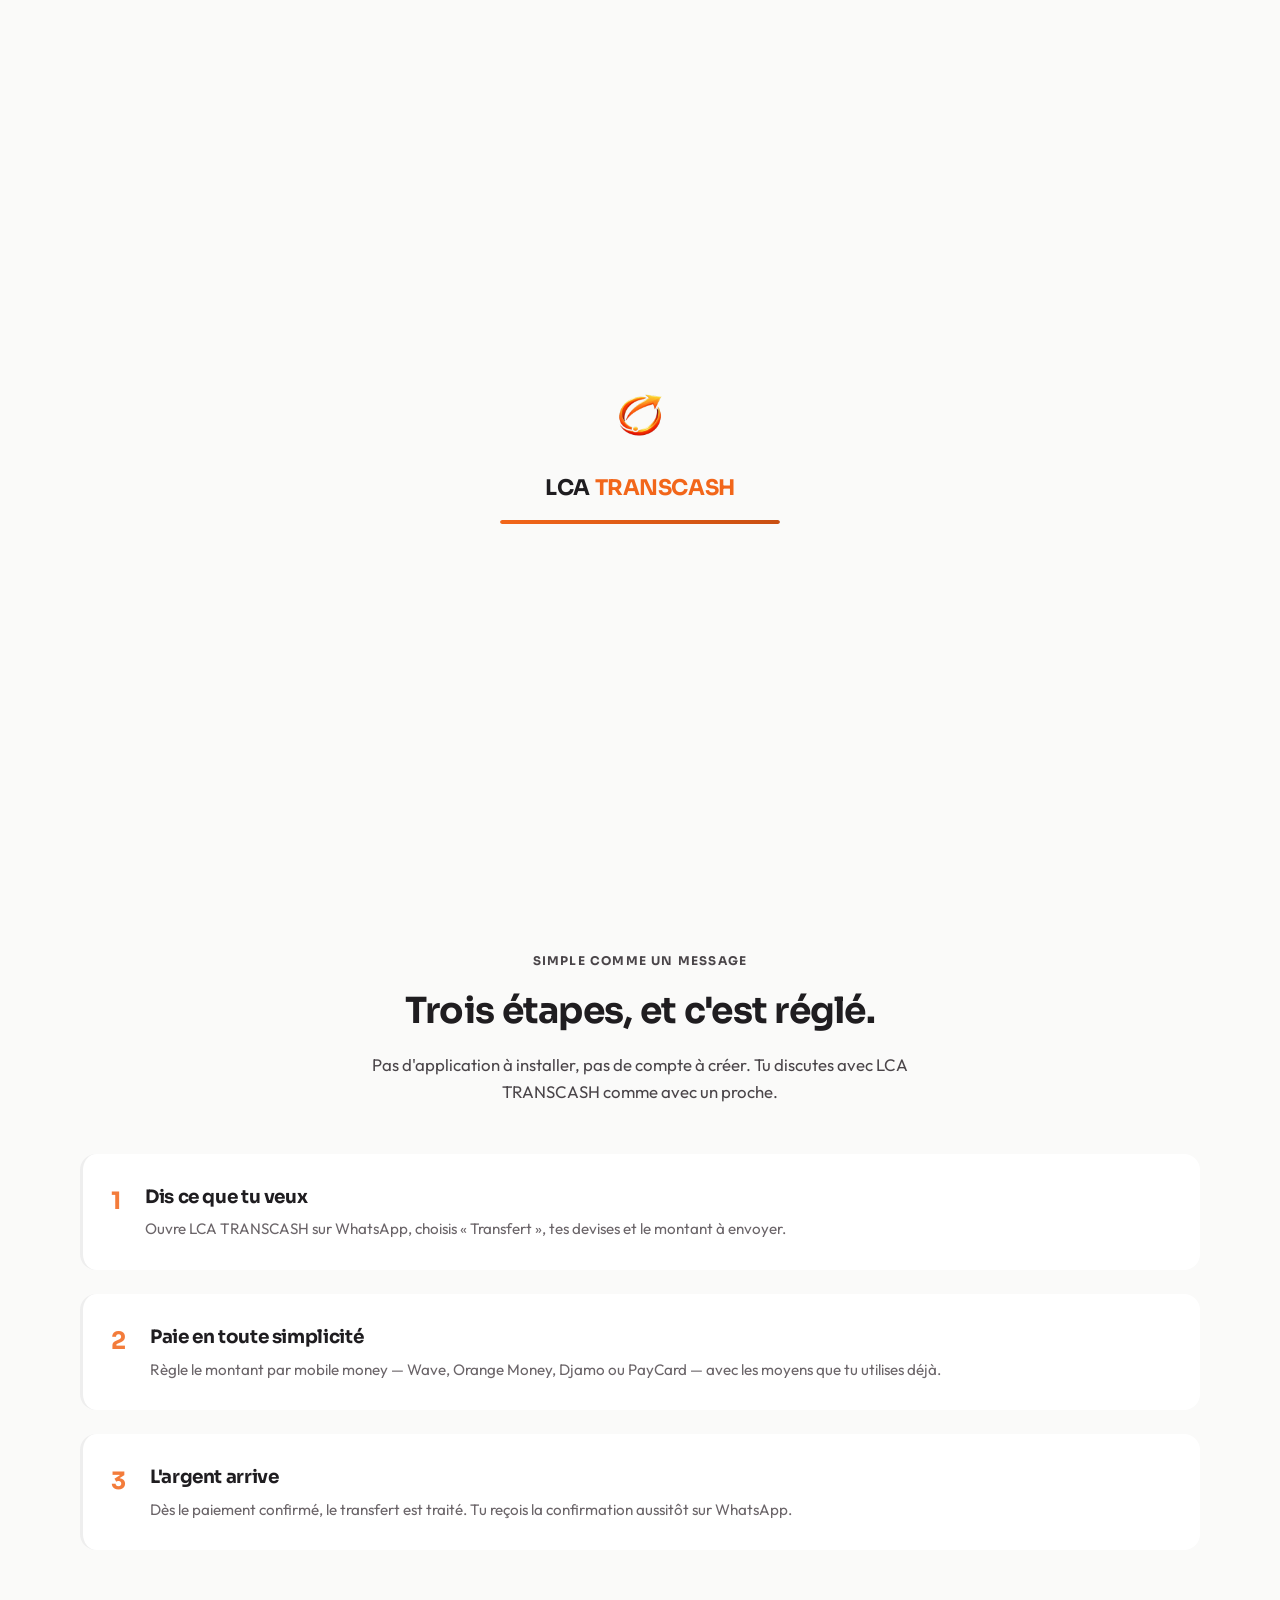
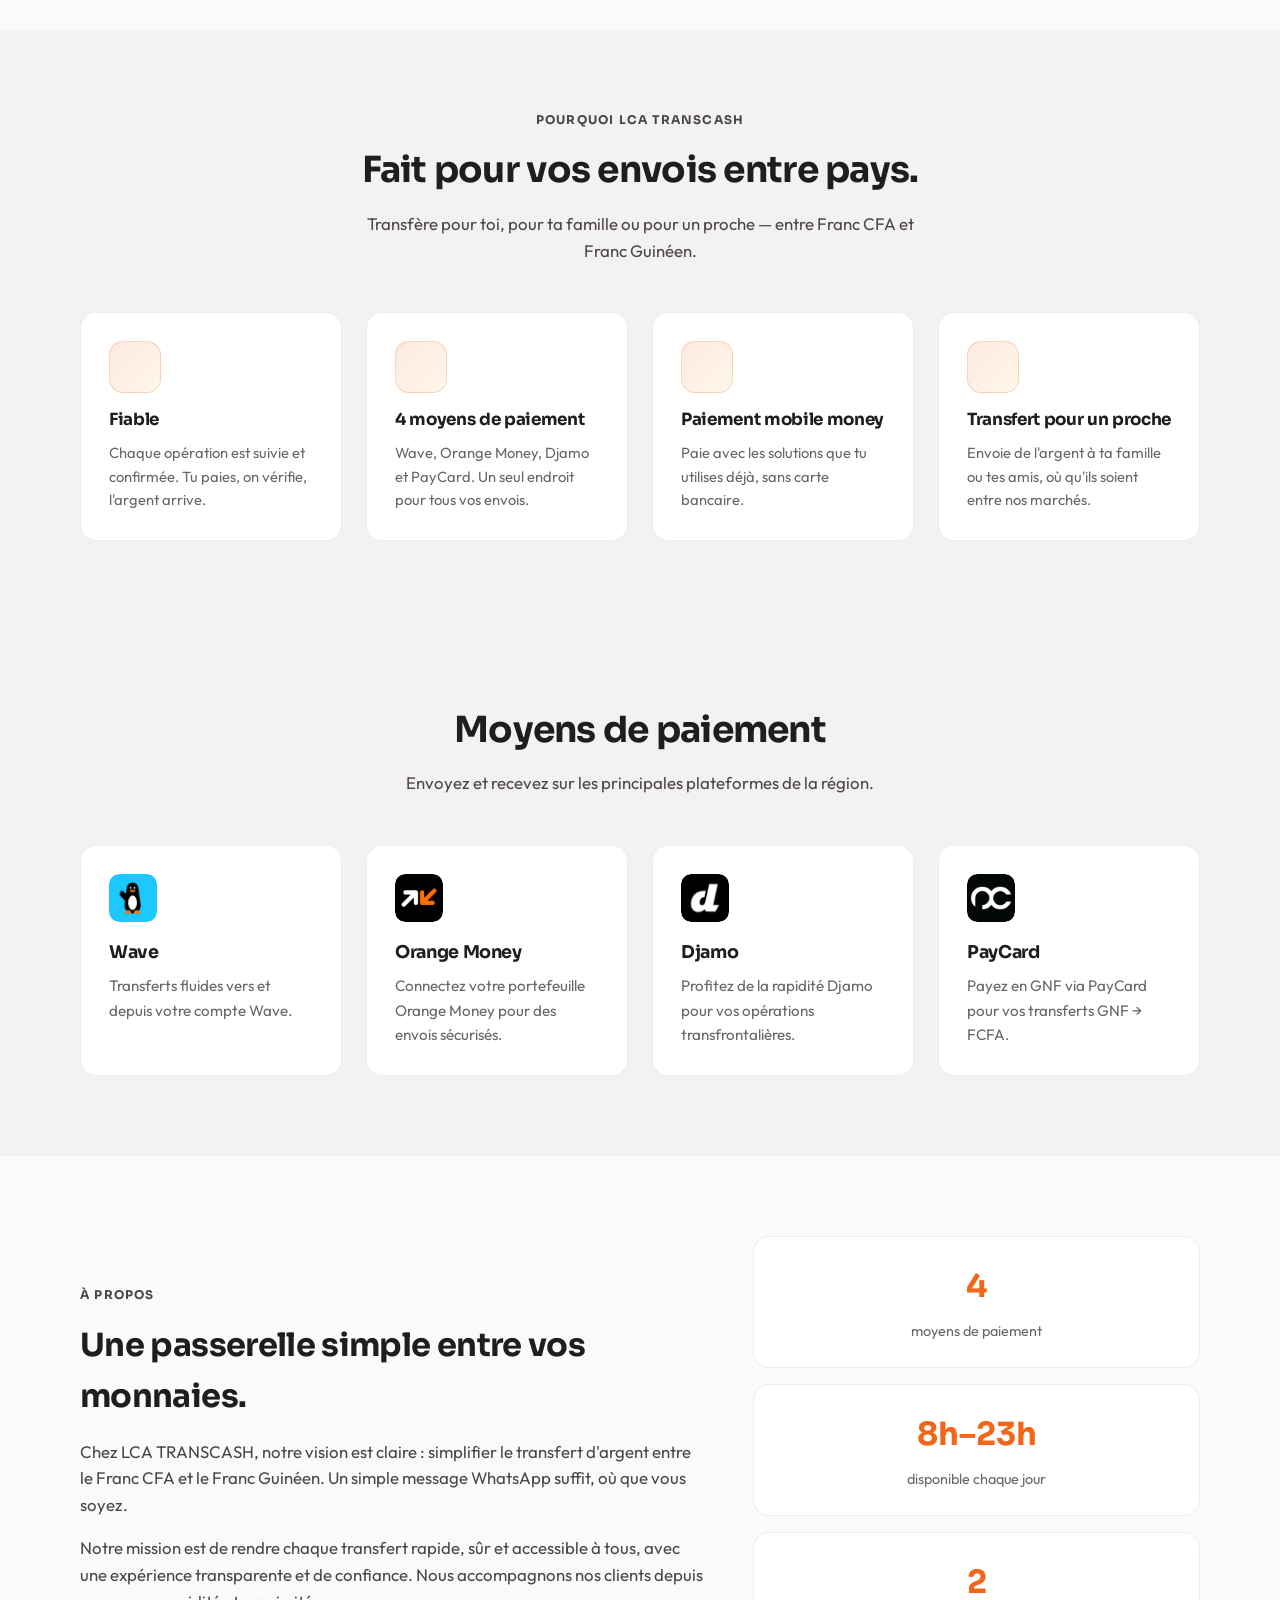
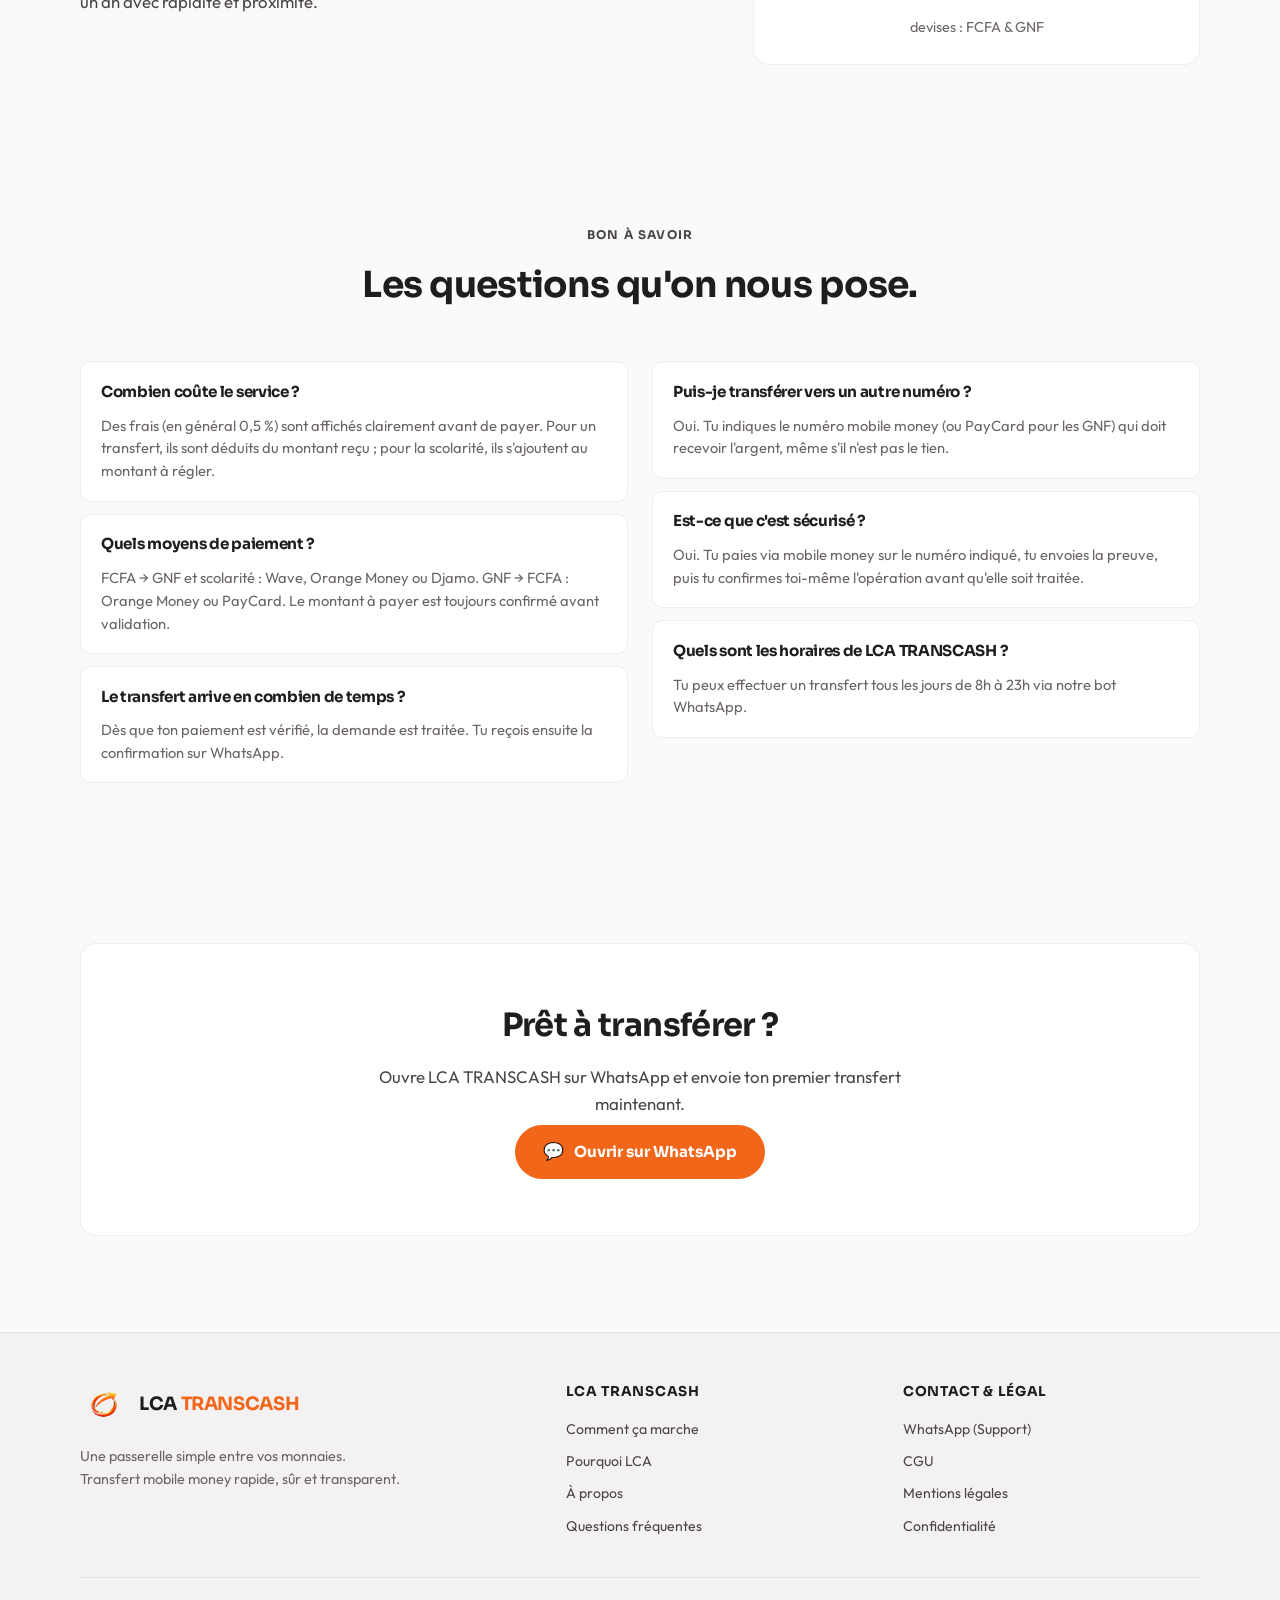
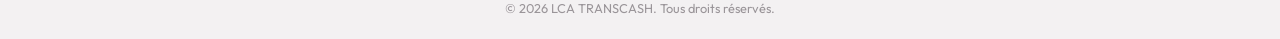
==== commit 58e4f8ca: "new" ====
--- a/index.html
+++ b/index.html
@@ -66,10 +66,9 @@
       <div class="container hero__grid">
         <div class="hero__content">
           <p class="badge">Disponible sur WhatsApp · 8h–23h</p>
-          <h1>Transférez entre FCFA et GNF en quelques messages, <span class="gradient-text">sans quitter la discussion.</span></h1>
+          <h1>Échangez vos devises FCFA / GNF <span class="gradient-text">en toute simplicité.</span></h1>
           <p class="hero__lead">
-            LCA TRANSCASH envoie de l'argent entre le Franc CFA et le Franc Guinéen via Wave, Orange Money, Djamo et PayCard.
-            Tu choisis, tu paies par mobile money, c'est livré aussitôt.
+            Transfert FCFA ↔ GNF via Wave, Orange Money, Djamo et PayCard. Tu choisis, tu paies, c'est livré aussitôt.
           </p>
           <div class="hero__actions">
             <a
@@ -139,7 +138,7 @@
                       <svg viewBox="0 0 24 24" width="22" height="22" fill="currentColor"><path d="M15.41 7.41 14 6l-6 6 6 6 1.41-1.41L10.83 12z"/></svg>
                     </span>
                     <div class="wa-chat__avatar-wrap">
-                      <img src="assets/trans.png" alt="" class="wa-chat__avatar" width="36" height="36">
+                      <img src="assets/logo.png" alt="" class="wa-chat__avatar" width="36" height="36">
                     </div>
                     <div class="wa-chat__info">
                       <strong>LCA TRANSCASH</strong>
@@ -232,10 +231,10 @@
         <div class="benefits__grid">
           <article class="benefit-card">
             <span class="benefit-card__icon" aria-hidden="true">
-              <i class="las la-bolt"></i>
+              <i class="las la-shield-alt"></i>
             </span>
-            <h3>Instantané</h3>
-            <p>Le transfert part dès que le paiement est confirmé. Pas d'attente, pas de file.</p>
+            <h3>Fiable</h3>
+            <p>Chaque opération est suivie et confirmée. Tu paies, on vérifie, l'argent arrive.</p>
           </article>
           <article class="benefit-card">
             <span class="benefit-card__icon" aria-hidden="true">
@@ -295,7 +294,7 @@
               <img src="assets/paycard.jpg" alt="PayCard" width="48" height="48">
             </div>
             <h3>PayCard</h3>
-            <p>Intégration PayCard pour une couverture élargie de vos besoins.</p>
+            <p>Payez en GNF via PayCard pour vos transferts GNF → FCFA.</p>
           </article>
         </div>
       </div>
@@ -342,26 +341,26 @@
           <div class="faq__col faq__col--service">
             <article class="faq__item">
               <h3 class="faq__question">Combien coûte le service ?</h3>
-              <p>Tu paies le montant du transfert plus de petits frais clairement affichés avant de payer. Aucune surprise.</p>
+              <p>Des frais (en général 0,5 %) sont affichés clairement avant de payer. Pour un transfert, ils sont déduits du montant reçu ; pour la scolarité, ils s'ajoutent au montant à régler.</p>
             </article>
             <article class="faq__item">
               <h3 class="faq__question">Quels moyens de paiement ?</h3>
-              <p>Le paiement se fait par mobile money : Wave, Orange Money, Djamo ou PayCard. Tu confirmes le montant affiché avant de valider.</p>
+              <p>FCFA → GNF et scolarité : Wave, Orange Money ou Djamo. GNF → FCFA : Orange Money ou PayCard. Le montant à payer est toujours confirmé avant validation.</p>
             </article>
             <article class="faq__item">
               <h3 class="faq__question">Le transfert arrive en combien de temps ?</h3>
-              <p>Immédiatement après la confirmation du paiement. Tu reçois la confirmation sur WhatsApp.</p>
+              <p>Dès que ton paiement est vérifié, la demande est traitée. Tu reçois ensuite la confirmation sur WhatsApp.</p>
             </article>
           </div>
 
           <div class="faq__col faq__col--pratique">
             <article class="faq__item">
               <h3 class="faq__question">Puis-je transférer vers un autre numéro ?</h3>
-              <p>Oui. Tu indiques simplement le compte mobile money qui doit recevoir l'argent, même s'il n'est pas le tien.</p>
+              <p>Oui. Tu indiques le numéro mobile money (ou PayCard pour les GNF) qui doit recevoir l'argent, même s'il n'est pas le tien.</p>
             </article>
             <article class="faq__item">
               <h3 class="faq__question">Est-ce que c'est sécurisé ?</h3>
-              <p>Oui. Chaque paiement passe par mobile money, tu confirmes toi-même le montant avant de valider, et rien n'est débité sans ta confirmation.</p>
+              <p>Oui. Tu paies via mobile money sur le numéro indiqué, tu envoies la preuve, puis tu confirmes toi-même l'opération avant qu'elle soit traitée.</p>
             </article>
             <article class="faq__item">
               <h3 class="faq__question">Quels sont les horaires de LCA TRANSCASH ?</h3>
--- a/css/light.css
+++ b/css/light.css
@@ -581,7 +581,7 @@
   height: 36px;
   border-radius: 50%;
   overflow: hidden;
-  background: #fff;
+  background: #1F1D20;
   flex-shrink: 0;
 }
 
@@ -590,7 +590,7 @@
   height: 100%;
   object-fit: cover;
   object-position: center;
-  transform: scale(1.35);
+  transform: scale(1.15);
   display: block;
 }
 
--- a/css/styles.css
+++ b/css/styles.css
@@ -602,16 +602,17 @@
   height: 36px;
   border-radius: 50%;
   overflow: hidden;
-  background: var(--black-anthracite);
+  background: #1F1D20;
   flex-shrink: 0;
 }
 
 .wa-chat__avatar {
   width: 100%;
   height: 100%;
-  object-fit: contain;
+  object-fit: cover;
   object-position: center;
   display: block;
+  transform: scale(1.15);
 }
 
 .wa-chat__info {
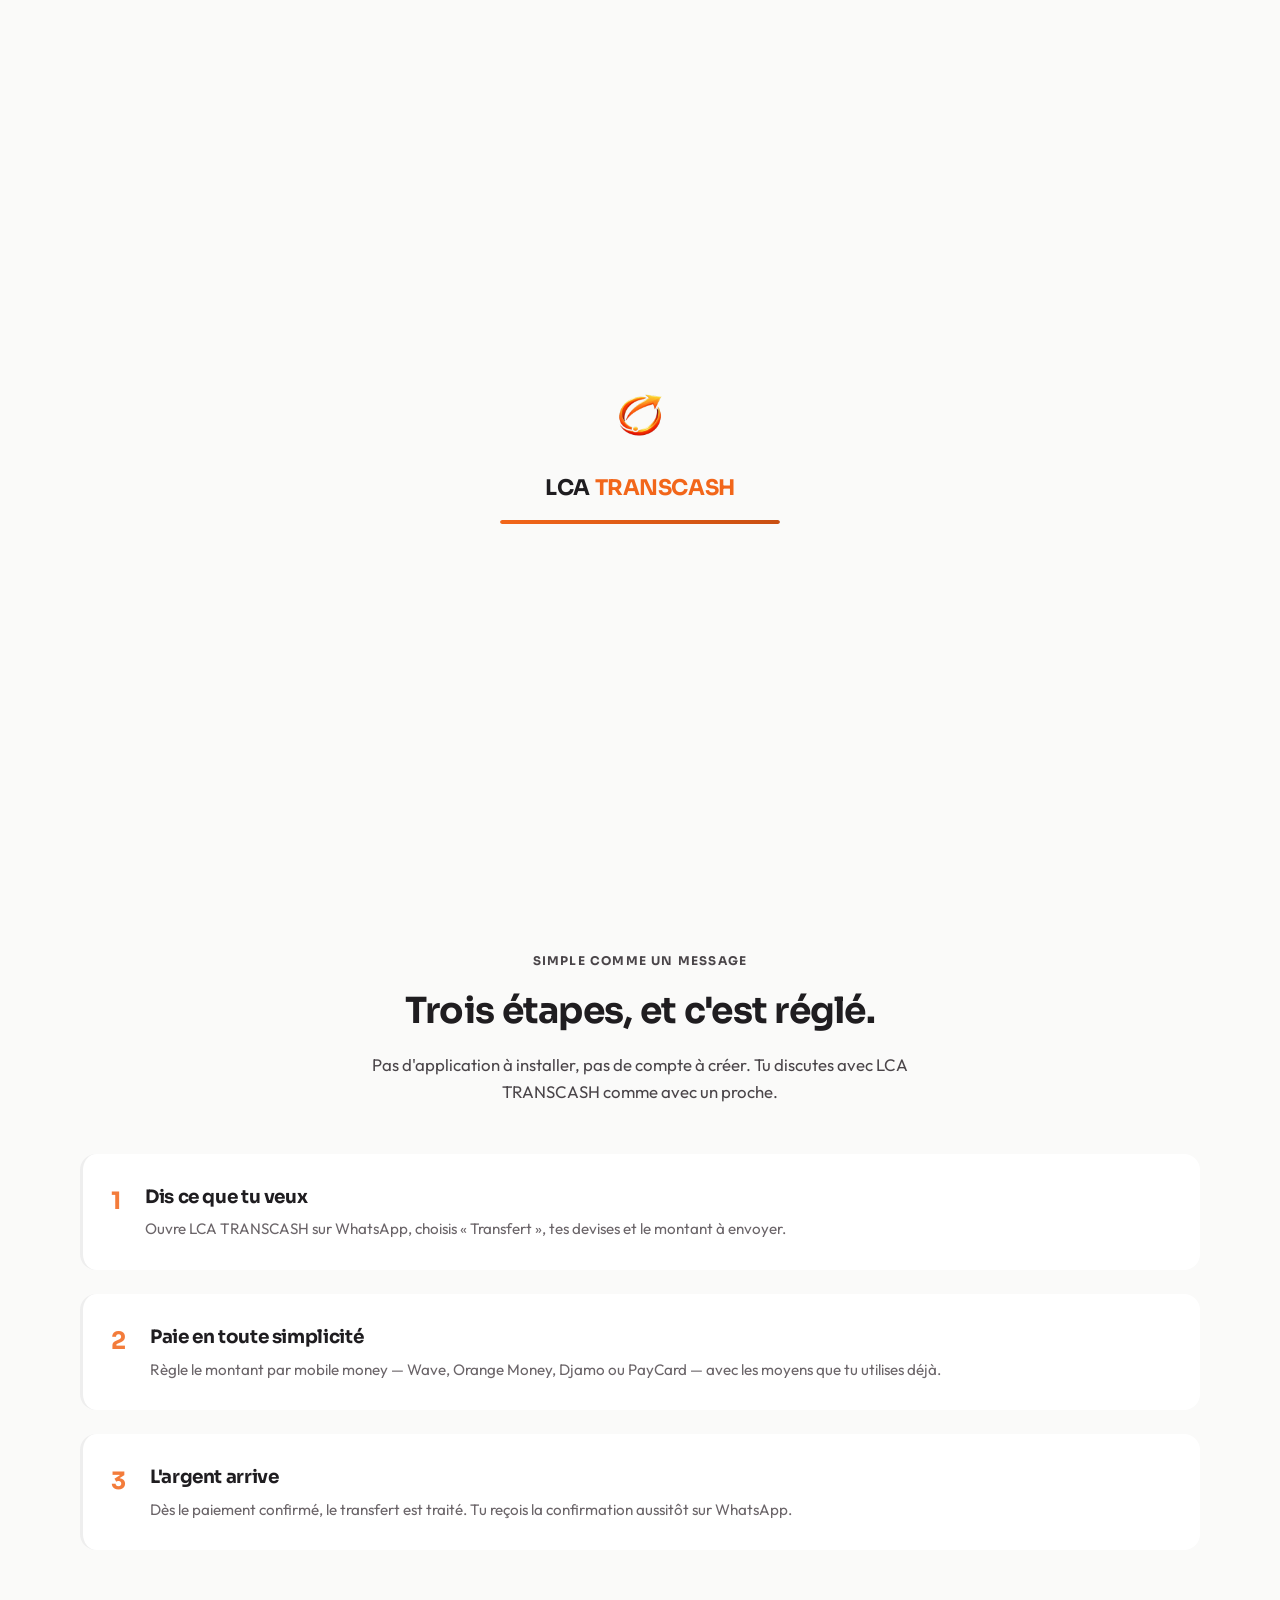
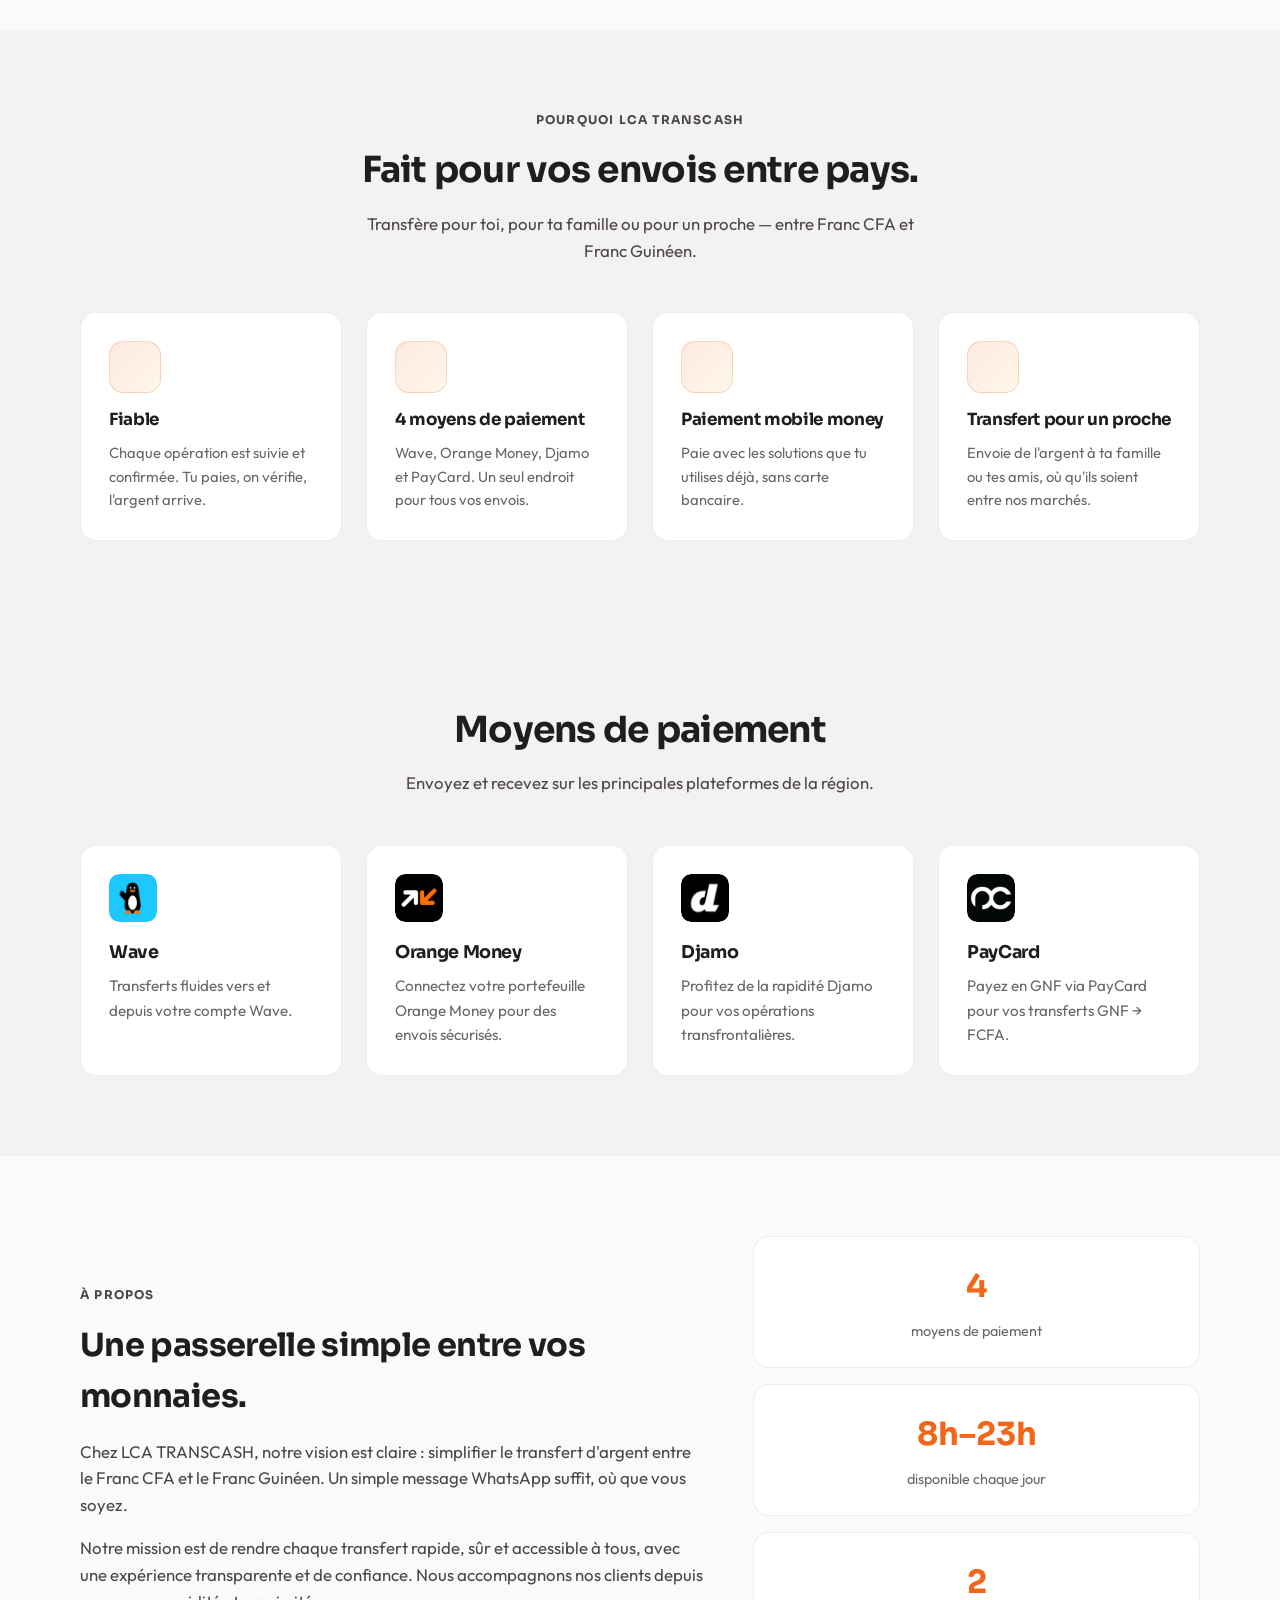
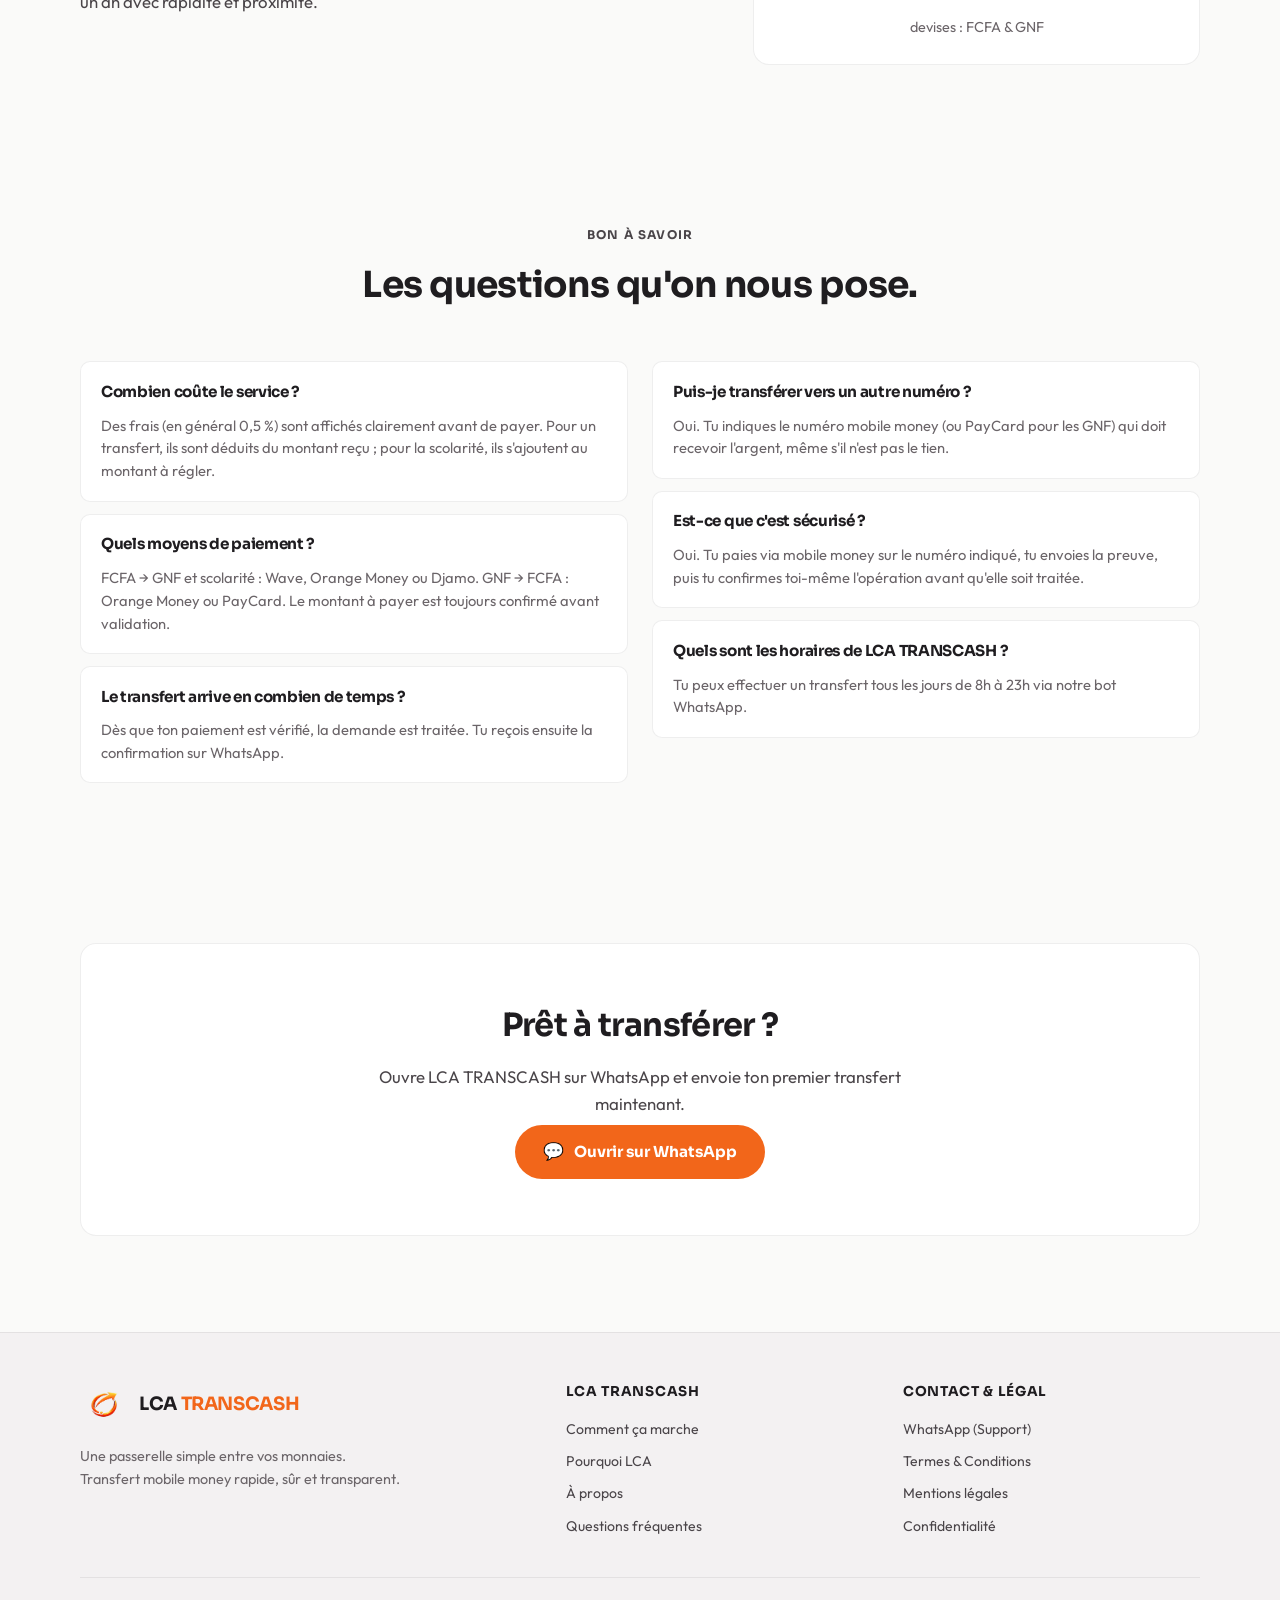
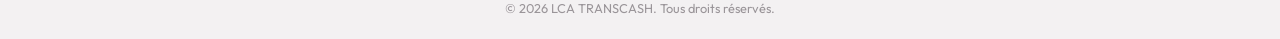
==== commit 520df45d: "cgu aj" ====
--- a/index.html
+++ b/index.html
@@ -413,7 +413,7 @@
         <h4>Contact & Légal</h4>
         <nav aria-label="Liens contact">
           <a href="https://wa.me/2250788062035?text=Bonjour%20LCA" data-wa-support target="_blank" rel="noopener noreferrer">WhatsApp (Support)</a>
-          <a href="cgu.html">CGU</a>
+          <a href="cgu.html">Termes & Conditions</a>
           <a href="mentions-legales.html">Mentions légales</a>
           <a href="confidentialite.html">Confidentialité</a>
         </nav>
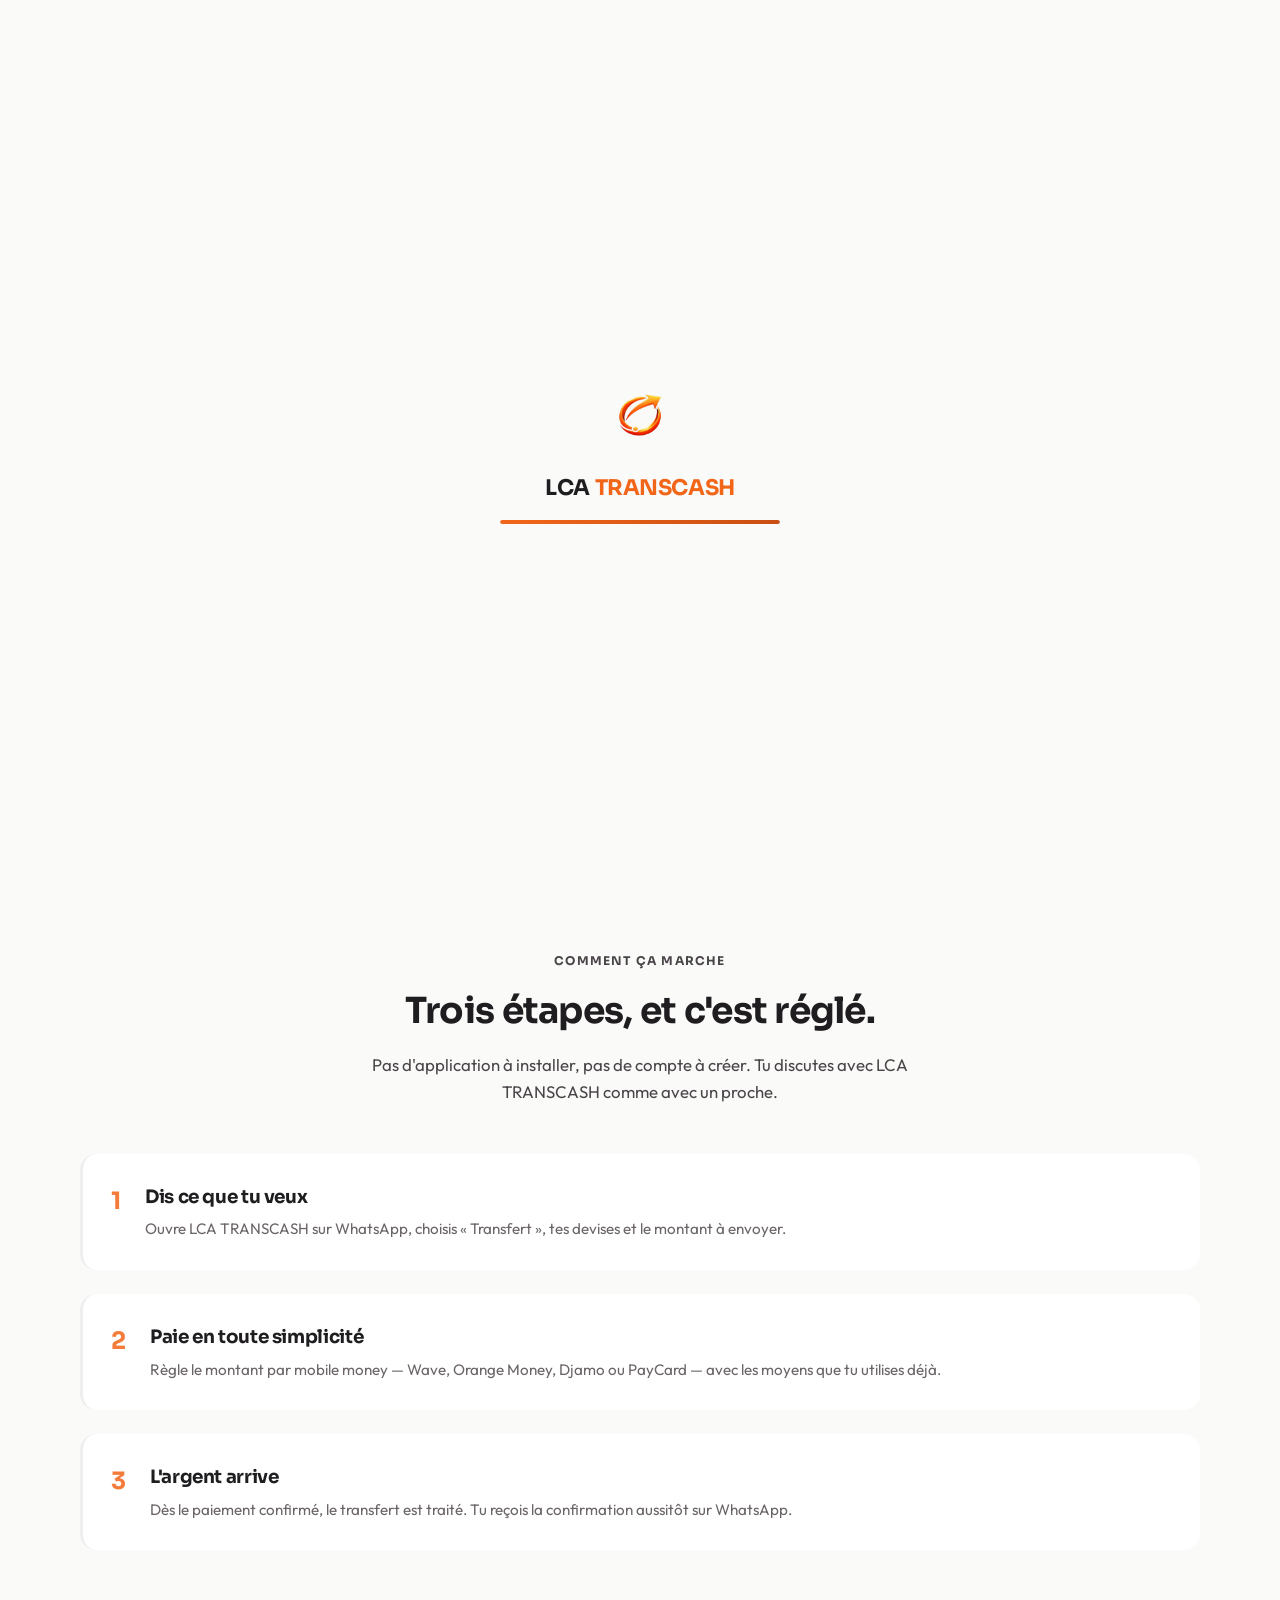
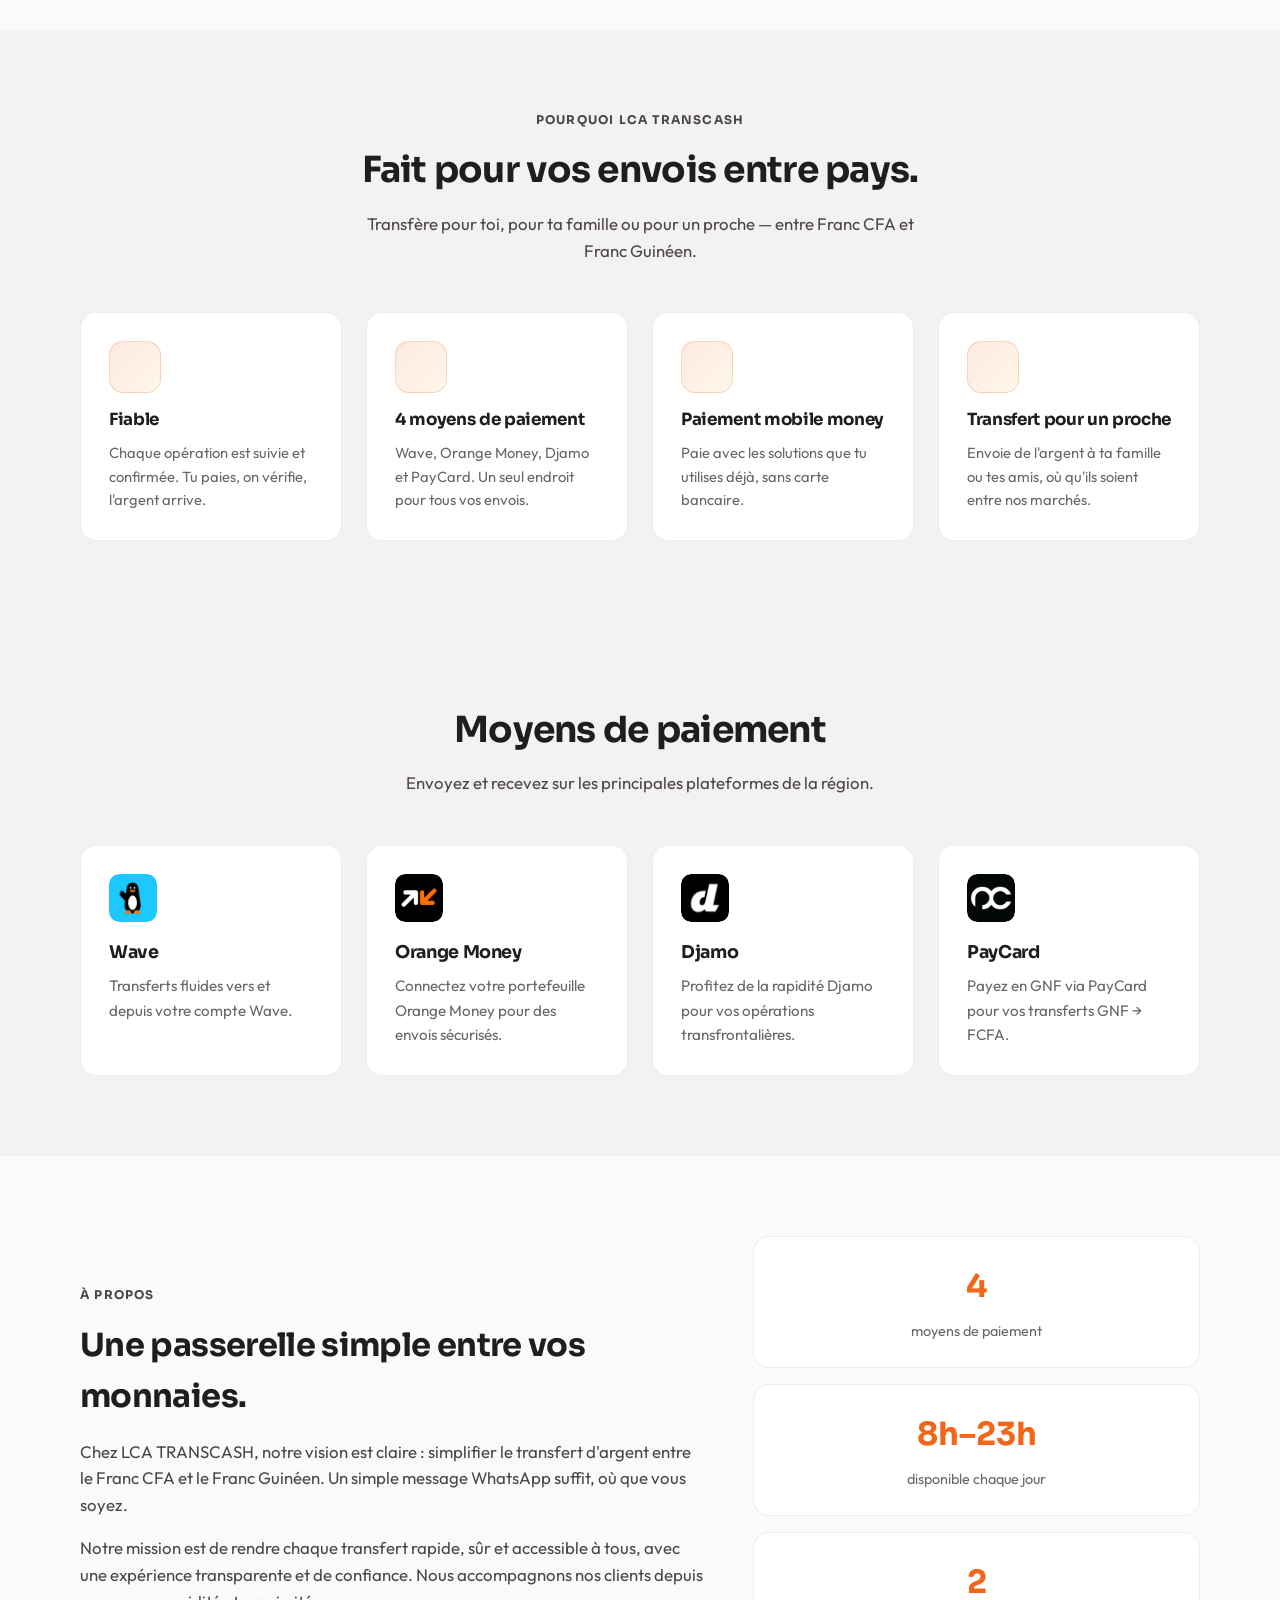
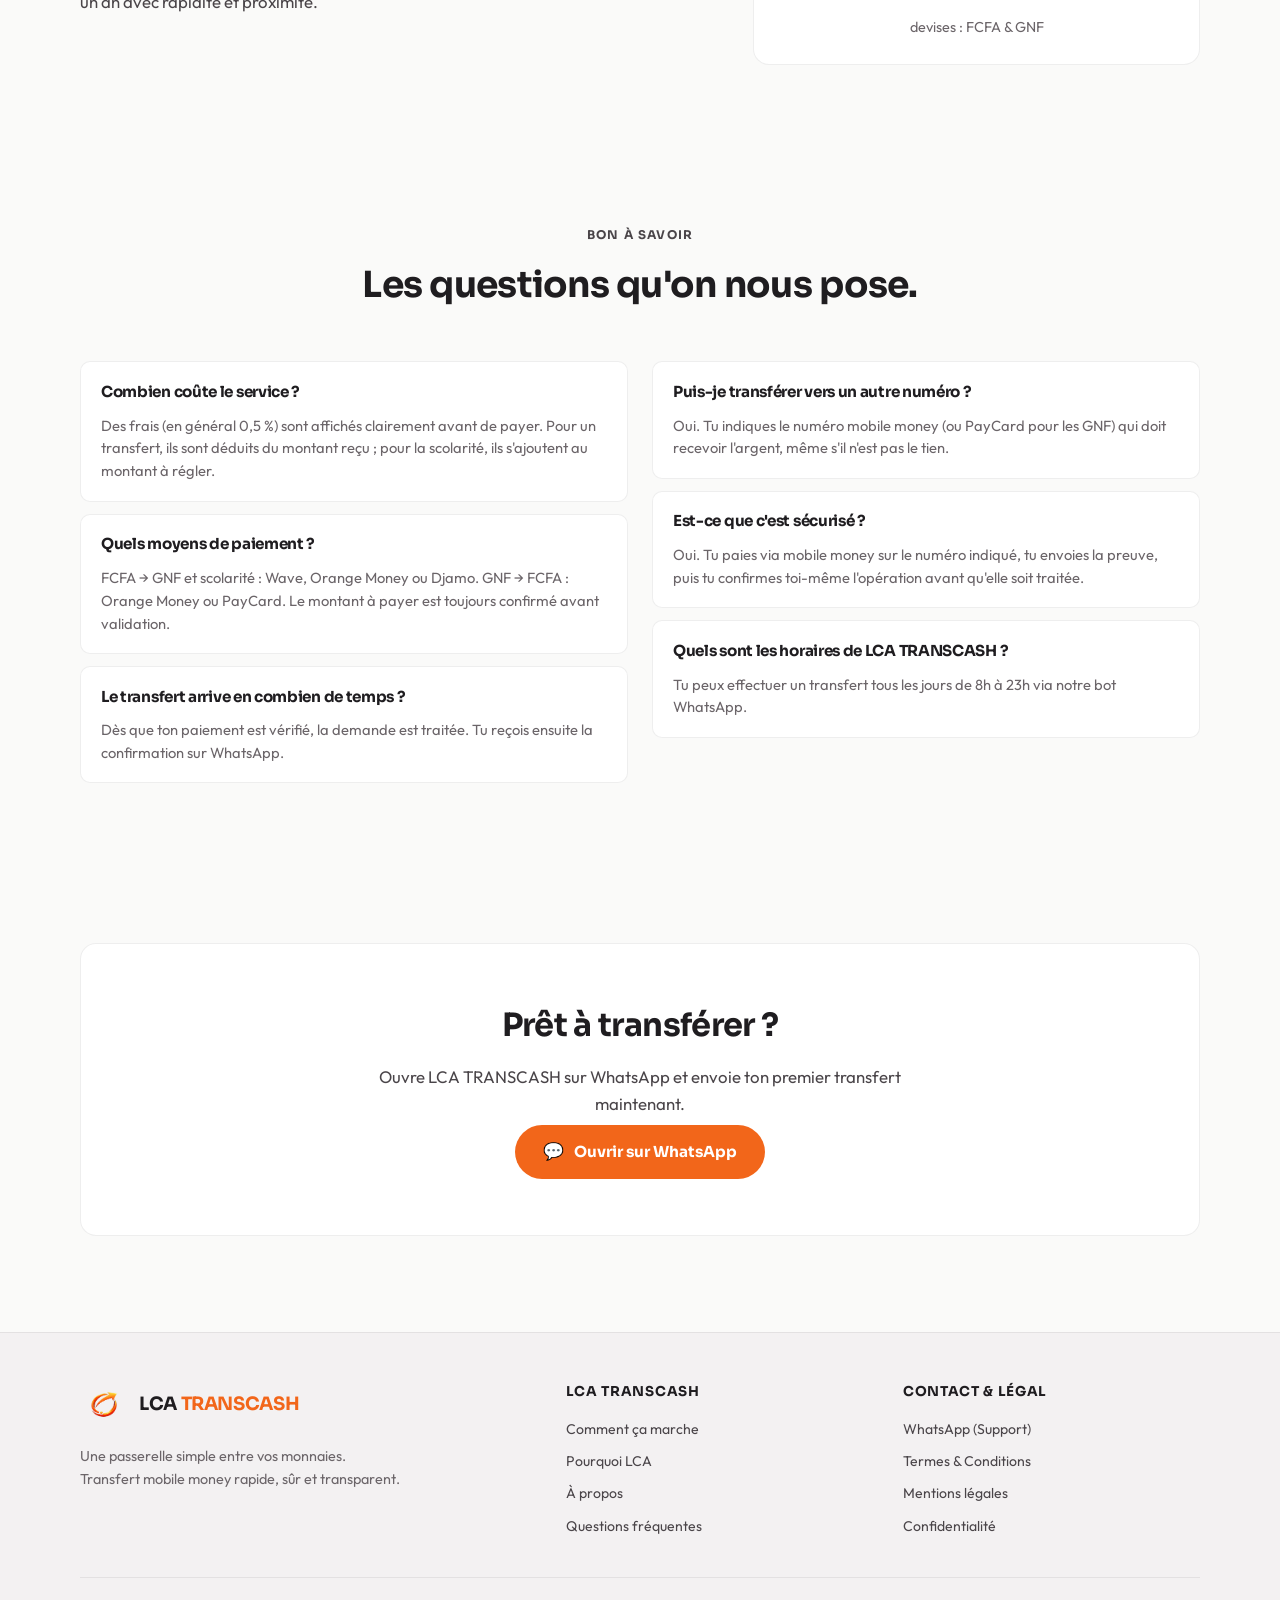
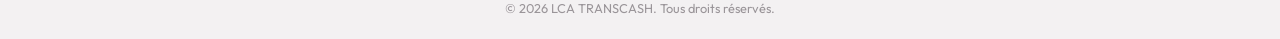
==== commit 78c706d3: "up" ====
--- a/index.html
+++ b/index.html
@@ -191,7 +191,7 @@
     <section id="comment" class="section steps">
       <div class="container">
         <div class="section__head section__head--center">
-          <p class="section__eyebrow">Simple comme un message</p>
+          <p class="section__eyebrow">Comment ça marche</p>
           <h2>Trois étapes, et c'est réglé.</h2>
           <p class="section__sub">Pas d'application à installer, pas de compte à créer. Tu discutes avec LCA TRANSCASH comme avec un proche.</p>
         </div>
